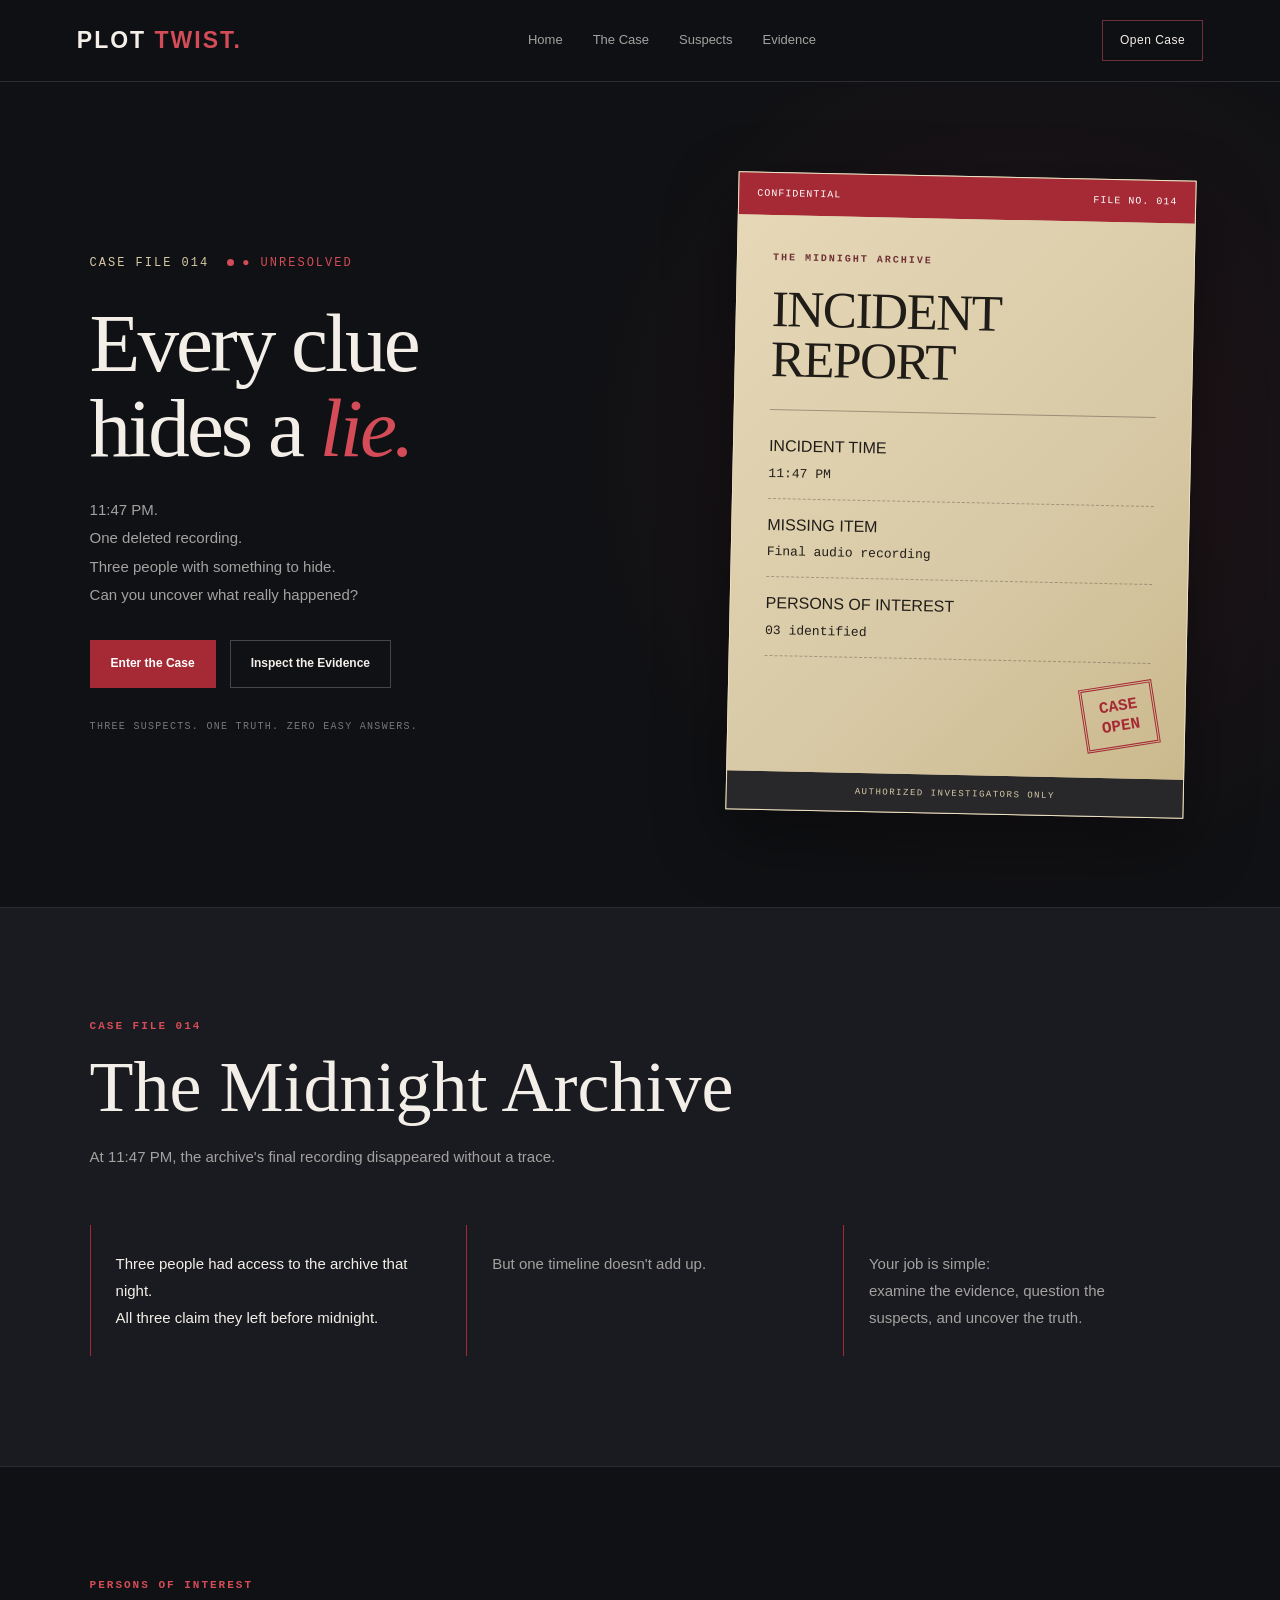
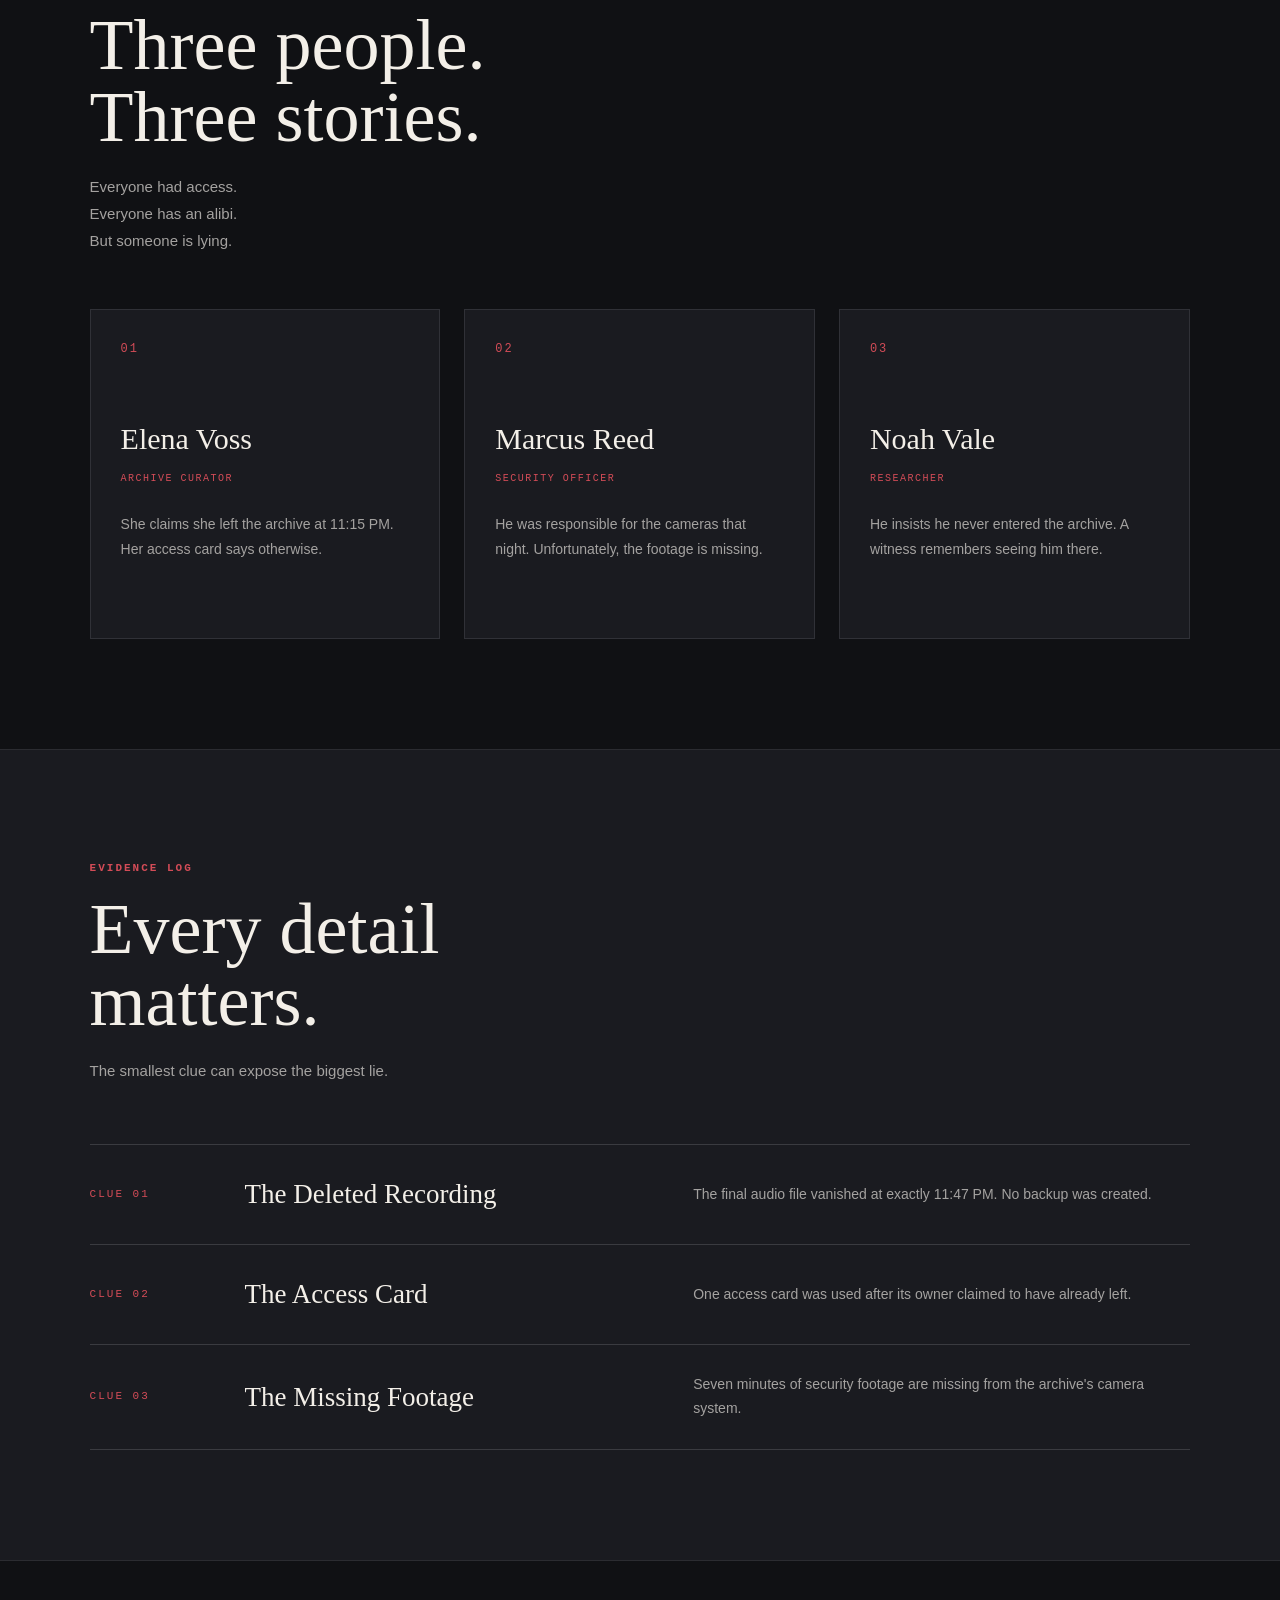
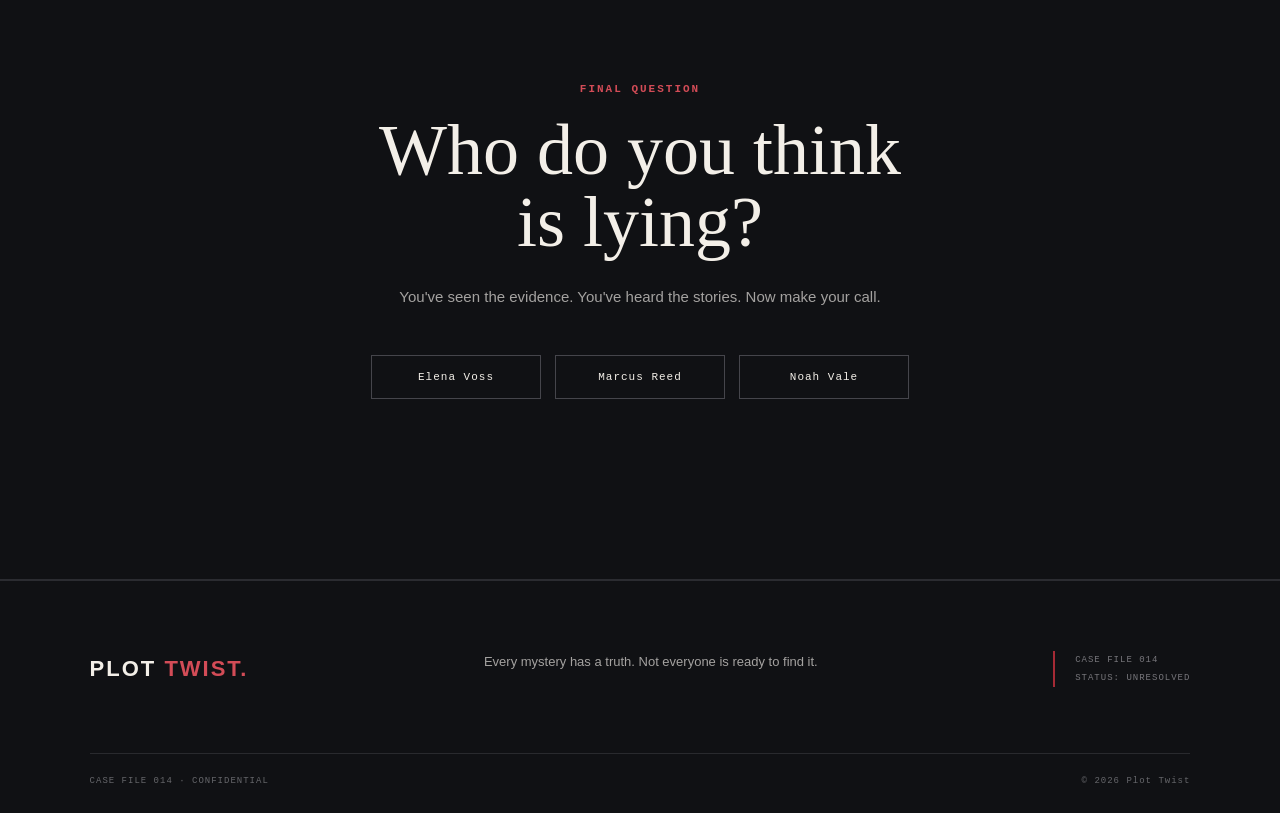
==== WebDev-L1-LandingPage/index.html @ 1f21dccf "Add Plot Twist landing page" ====
<!DOCTYPE html>
<html lang="en">
<head>
    <meta charset="UTF-8">
    <meta name="viewport" content="width=device-width, initial-scale=1.0">
    <meta name="description"
          content="Enter the mystery. Examine the suspects. Discover the truth.">
    <title>Plot Twist | Enter the Mystery</title>
    <link rel="stylesheet" href="style.css">
</head>
<body>
    <!-- Navigation Bar -->
    <header class="site-header">
        <a href="#home" class="brand">
            PLOT <span>TWIST.</span>
        </a>
        <nav class="nav-links" aria-label="Main navigation">
            <a href="#home">Home</a>
            <a href="#case-file">The Case</a>
            <a href="#suspects">Suspects</a>
            <a href="#evidence">Evidence</a>
        </nav>
        <a href="#case-file" class="header-cta">
            Open Case 
        </a>
    </header>
    <!-- Main Hero Section -->
    <main>
        <section class="hero" id="home">
            <div class="hero-content">
                <p class="case-label">
                    CASE FILE 014
                    <span>● UNRESOLVED</span>
                </p>
                <h1>
                    Every clue<br>
                    hides a <span>lie.</span>
                </h1>
                <p class="hero-description">
                    11:47 PM. <br>
                    One deleted recording.<br>
                    Three people with something to hide.<br>
                    Can you uncover what really happened?
                </p>
                <div class="hero-actions">
                    <a href="#case-file" class="primary-button">
                        Enter the Case 
                    </a>
                    <a href="#evidence" class="secondary-button">
                        Inspect the Evidence
                    </a>
                </div>
                <p class="hero-note">
                    THREE SUSPECTS. ONE TRUTH. ZERO EASY ANSWERS.
                </p>
            </div>
            <!-- The visual evidence panel will be styled with CSS -->
            <div class="case-visual" aria-label="Preview of the fictional case file">
                <div class="file-header">
                    <span>CONFIDENTIAL</span>
                    <span>FILE NO. 014</span>
                </div>
                <div class="file-content">
                    <p class="file-overline">THE MIDNIGHT ARCHIVE</p>
                    <h2>INCIDENT<br>REPORT</h2>
                    <div class="file-divider"></div>
                    <p class="file-detail">
                        INCIDENT TIME
                        <strong> 11:47 PM</strong>
                    </p>
                    <p class="file-detail">
                        MISSING ITEM
                        <strong>Final audio recording</strong>
                    </p>
                    <p class="file-detail">
                        PERSONS OF INTEREST
                        <strong>03 identified</strong>
                    </p>
                    <div class="file-stamp">
                        CASE<br>OPEN
                    </div>
                </div>
                <p class="file-footer">
                    AUTHORIZED INVESTIGATORS ONLY
                </p>
            </div>
        </section>
        <section class="case-section" id="case-file">
    <div class="section-heading">
        <p class="section-label">CASE FILE 014</p>
        <h2>The Midnight Archive</h2>
        <p>
            At 11:47 PM, the archive's final recording
            disappeared without a trace.
        </p>
    </div>
    <div class="case-story">
        <p>
            Three people had access to the archive that night.<br>
            All three claim they left before midnight.
        <p>
            But one timeline doesn't add up.
        </p>
        <p>
            Your job is simple:<br>
            examine the evidence, question the suspects,
            and uncover the truth.
        </p>
    </div>
</section>
<section class="suspects-section" id="suspects">
    <div class="section-heading">
        <p class="section-label">PERSONS OF INTEREST</p>
        <h2>Three people.<br>Three stories.</h2>
        <p>
            Everyone had access.<br>
            Everyone has an alibi.<br>But someone is lying.
        </p>
    </div>
    <div class="suspect-grid">
        <article class="suspect-card">
            <p class="suspect-number">01</p>
            <h3>Elena Voss</h3>
            <p class="suspect-role">ARCHIVE CURATOR</p>
            <p>
                She claims she left the archive at 11:15 PM.
                Her access card says otherwise.
            </p>
        </article>
        <article class="suspect-card">
            <p class="suspect-number">02</p>
            <h3>Marcus Reed</h3>
            <p class="suspect-role">SECURITY OFFICER</p>
            <p>
                He was responsible for the cameras that night.
                Unfortunately, the footage is missing.
            </p>
        </article>
        <article class="suspect-card">
            <p class="suspect-number">03</p>
            <h3>Noah Vale</h3>
            <p class="suspect-role">RESEARCHER</p>
            <p>
                He insists he never entered the archive.
                A witness remembers seeing him there.
            </p>
        </article>
    </div>
</section>
<section class="evidence-section" id="evidence">
    <div class="section-heading">
        <p class="section-label">EVIDENCE LOG</p>
        <h2>Every detail<br>matters.</h2>
        <p>
            The smallest clue can expose the biggest lie.
        </p>
    </div>
    <div class="evidence-grid">
        <article class="evidence-card">
            <span class="evidence-number">CLUE 01</span>
            <h3>The Deleted Recording</h3>
            <p>
                The final audio file vanished at exactly 11:47 PM.
                No backup was created.
            </p>
        </article>
        <article class="evidence-card">
            <span class="evidence-number">CLUE 02</span>
            <h3>The Access Card</h3>
            <p>
                One access card was used after its owner
                claimed to have already left.
            </p>
        </article>
        <article class="evidence-card">
            <span class="evidence-number">CLUE 03</span>
            <h3>The Missing Footage</h3>
            <p>
                Seven minutes of security footage are missing from the archive's camera system.
            </p>
        </article>
    </div>
</section>
<section class="guess-section" id="guess">
    <div class="guess-content">
        <p class="section-label">FINAL QUESTION</p>
        <h2>Who do you think<br>is lying?</h2>
        <p>
            You've seen the evidence.
            You've heard the stories.
            Now make your call.
        </p>
        <div class="guess-options">
            <button class="guess-button" data-suspect="Elena Voss">
                Elena Voss
            </button>
            <button class="guess-button" data-suspect="Marcus Reed">
                Marcus Reed
            </button>
            <button class="guess-button" data-suspect="Noah Vale">
                Noah Vale
            </button>
        </div>
        <p class="guess-result" id="guess-result"></p>
    </div>
</section>
    </main>
<footer class="site-footer">
    <div class="footer-brand">
        <p class="brand-name">PLOT <span>TWIST.</span></p>
        <p>
            Every mystery has a truth.
            Not everyone is ready to find it.
        </p>
    </div>
    <div class="footer-bottom">
        <p>CASE FILE 014 · CONFIDENTIAL</p>
        <p>© 2026 Plot Twist</p>
    </div>
</footer>
</body>
</html>
---- WebDev-L1-LandingPage/style.css ----
/* =====================================
   1. GLOBAL STYLES
===================================== */
:root {
    --background: #101114;
    --surface: #1a1b20;
    --red: #a52a35;
    --red-light: #d34c57;
    --paper: #d8c9a6;
    --text: #f3efe8;
    --muted: #a4a2a0;
}
* {
    margin: 0;
    padding: 0;
    box-sizing: border-box;
}
html {
    scroll-behavior: smooth;}
body {
    background: var(--background);
    color: var(--text);
    font-family: Arial, Helvetica, sans-serif;
    line-height: 1.6;}
a {
    color: inherit;
    text-decoration: none;}
/* =====================================
   2. NAVIGATION BAR
===================================== */
.site-header {
    position: sticky;
    top: 0;
    z-index: 100;
    display: flex;
    align-items: center;
    justify-content: space-between;
    gap: 24px;
    padding: 20px clamp(20px, 6vw, 84px);
    background: rgba(16, 17, 20, 0.95);
    border-bottom: 1px solid #2b2c31;
}
.brand {
    font-size: 23px;
    font-weight: 800;
    letter-spacing: 2px;
    white-space: nowrap;}
.brand span {
    color: var(--red-light);}
.nav-links {
    display: flex;
    align-items: center;
    gap: 30px;}
.nav-links a {
    position: relative;
    color: var(--muted);
    font-size: 13px;
    transition: color 0.3s ease;}
.nav-links a::after {
    content: "";
    position: absolute;
    left: 0;
    bottom:-6px;
    width: 0;
    height: 2px;
    background: var(--red-light);
    transition: width 0.3s ease;}
.nav-links a:hover {
    color: var(--text);}
.nav-links a:hover::after {
    width: 100%;}
.header-cta {
    padding: 10px 17px;
    border: 1px solid #6f3037;
    color: var(--text);
    font-size: 12px;
    letter-spacing: 0.5px;
    white-space: nowrap;
    transition: background 0.3s ease;}
.header-cta:hover {
    background: var(--red);}
/* =====================================
   3. HERO SECTION
===================================== */
.hero {
    position: relative;
    isolation: isolate;
    max-width: 1500px;
    min-height: calc(100vh - 75px);
    margin: 0 auto;
    padding: 75px clamp(24px, 7vw, 100px);
    display: grid;
    grid-template-columns: minmax(0, 1.05fr) minmax(0, 0.85fr);
    align-items: center;
    gap: clamp(35px, 6vw, 85px);
    overflow: hidden;}
.hero::before {
    content: "";
    position: absolute;
    inset: 0;
    z-index: -1;
    background:
        radial-gradient(
            circle at 80% 45%,
            rgba(165, 42, 53, 0.13),
            transparent 40%
        );
}
.hero-content {
    max-width: 620px;
}
/* Case number and status */
.case-label {
    display: flex;
    flex-wrap: wrap;
    align-items: center;
    gap: 18px;
    margin-bottom: 28px;
    color: var(--paper);
    font-family: "Courier New", monospace;
    font-size: 12px;
    letter-spacing: 2px;
}
.case-label span {
    color: var(--red-light);
}
.case-label span::before {
    content: "";
    display: inline-block;
    width: 7px;
    height: 7px;
    margin-right: 8px;
    border-radius: 50%;
    background: var(--red-light);
}
/* Main headline */
.hero h1 {
    margin-bottom: 25px;
    font-family: Georgia, "Times New Roman", serif;
    font-size: clamp(54px, 6.5vw, 88px);
    font-weight: normal;
    line-height: 1.02;
    letter-spacing: -3px;
}
.hero h1 span {
    color: var(--red-light);
    font-style: italic;
}
.hero-description {
    max-width: 480px;
    margin-bottom: 30px;
    color: var(--muted);
    font-size: 15px;
    line-height: 1.9;
}
/* Hero buttons */
.hero-actions {
    display: flex;
    flex-wrap: wrap;
    align-items: center;
    gap: 14px;
}
.primary-button,
.secondary-button {
    display: inline-flex;
    justify-content: center;
    align-items: center;
    min-height: 48px;
    padding: 13px 20px;
    font-size: 12px;
    font-weight: bold;
    transition:
        background 0.3s ease,
        border-color 0.3s ease,
        transform 0.3s ease;
}
.primary-button {
    background: var(--red);
    color: white;
    border: 1px solid var(--red);}
.primary-button:hover {
    background: #bf3542;
    border-color: #bf3542;
    transform: translateY(-2px);}
.secondary-button {
    border: 1px solid #45454b;
    color: var(--text);}
.secondary-button:hover {
    border-color: var(--red-light);
    transform: translateY(-2px);}
.hero-note {
    margin-top: 30px;
    color: #77767b;
    font-family: "Courier New", monospace;
    font-size: 10px;
    letter-spacing: 1.3px;
    line-height: 1.8;}
/* =====================================
   4. CLASSIFIED CASE-FILE PANEL
===================================== */
.case-visual {
    position: relative;
    width: 100%;
    max-width: 460px;
    justify-self: center;
    background: var(--paper);
    color: #201d19;
    border: 1px solid #eee2c4;
    box-shadow: 0 25px 70px rgba(0, 0, 0, 0.4);
    transform: rotate(1.2deg);
    transition: transform 0.4s ease;}
.case-visual:hover {
    transform: rotate(0deg) translateY(-4px);}
/* Red strip at the top of the file */
.file-header {
    display: flex;
    justify-content: space-between;
    gap: 12px;
    padding: 13px 18px;
    background: var(--red);
    color: white;
    font-family: "Courier New", monospace;
    font-size: 10px;
    letter-spacing: 1px;
}
/* Paper content */
.file-content {
    position: relative;
    min-height: 425px;
    padding: 35px;
    padding-bottom: 115px;
    background:
        linear-gradient(
            135deg,
            #e6d8b7,
            #d8c9a6 60%,
            #cbb98d
        );
}
.file-overline {
    margin-bottom: 18px;
    color: #6f3037;
    font-family: "Courier New", monospace;
    font-size: 10px;
    font-weight: bold;
    letter-spacing: 2px;
}
.file-content h2 {
    margin-bottom: 25px;
    font-family: Georgia, "Times New Roman", serif;
    font-size: clamp(38px, 4vw, 54px);
    font-weight: normal;
    line-height: 0.98;
    letter-spacing: -1.5px;
}
.file-divider {
    height: 1px;
    margin-bottom: 10px;
    background: rgba(32, 29, 25, 0.35);
}
/* Evidence details */
.file-detail {
    display: flex;
    flex-direction: column;
    gap: 5px;
    padding: 13px 0;
    border-bottom: 1px dashed rgba(32, 29, 25, 0.3);
}
.file-detail > strong {
    font-family: "Courier New", monospace;
    font-size: 13px;
    font-weight: normal;
}
.file-stamp {
    position: absolute;
    right: 28px;
    bottom: 30px;
    padding: 9px 15px;
    border: 3px double var(--red);
    color: var(--red);
    font-family: "Courier New", monospace;
    font-size: 16px;
    font-weight: bold;
    line-height: 1.25;
    text-align: center;
    transform: rotate(-10deg);
}
/* Footer of the paper panel */
.file-footer {
    padding: 12px;
    background: #28282b;
    color: var(--paper);
    font-family: "Courier New", monospace;
    font-size: 9px;
    letter-spacing: 1.5px;
    text-align: center;
}
/* =====================================
   5. RESPONSIVE DESIGN
===================================== */
@media (max-width: 900px) {
    .site-header {
        flex-wrap: wrap;
        gap: 16px;
    }
    .nav-links {
        order: 3;
        width: 100%;
        justify-content: center;
        gap: 24px;
    }
    .hero {
        min-height: auto;
        grid-template-columns: minmax(0, 1fr);
        gap: 55px;
        padding-top: 65px;
        padding-bottom: 75px;
    }
    .hero-content {
        max-width: 650px;
    }
    .hero h1 {
        font-size: clamp(56px, 10vw, 78px);
    }
    .case-visual {
        max-width: 500px;
        width: 100%;
    }
}
@media (max-width: 480px) {
    .site-header {
        padding: 16px 18px;
        gap: 14px;
    }
    .brand {
        font-size: 20px;
    }
    .header-cta {
        padding: 9px 11px;
        font-size: 10px;
    }
    .nav-links {
        justify-content: space-between;
        gap: 10px;
    }
    .nav-links a {
        font-size: 11px;
    }
    .hero {
        padding: 45px 20px 60px;
        gap: 40px;
    }
    .case-label {
        gap: 10px;
        font-size: 10px;
        letter-spacing: 1px;
    }
    .hero h1 {
        font-size: clamp(48px, 13vw, 62px);
        letter-spacing: -2px;
    }
    .hero-description {
        font-size: 14px;
    }
    .hero-actions {
        align-items: stretch;
        flex-direction: column;
    }
    .primary-button,
    .secondary-button {
        width: 100%;
    }
    .file-content {
        min-height: 395px;
        padding: 25px;
        padding-bottom: 105px;
    }
    .file-content h2 {
        font-size: 43px;
    }
    .file-header {
        padding: 12px;
        font-size: 9px;
    }
    .file-stamp {
        right: 20px;
        bottom: 24px;
    }
}
/* =====================================
   4. CASE SECTION
===================================== */

.case-section {
    padding: 110px clamp(24px, 7vw, 100px);

    background: var(--surface);

    border-top: 1px solid #2b2c31;
    border-bottom: 1px solid #2b2c31;
}

.section-heading {
    max-width: 700px;
    margin-bottom: 55px;
}

.section-label {
    margin-bottom: 15px;

    color: var(--red-light);

    font-family: "Courier New", monospace;
    font-size: 11px;
    font-weight: bold;
    letter-spacing: 2px;
}

.section-heading h2 {
    margin-bottom: 20px;

    font-family: Georgia, "Times New Roman", serif;
    font-size: clamp(42px, 6vw, 72px);
    font-weight: normal;
    line-height: 1;
}

.section-heading > p:last-child {
    max-width: 560px;

    color: var(--muted);
    font-size: 15px;
    line-height: 1.8;
}

.case-story {
    display: grid;
    grid-template-columns: repeat(3, 1fr);
    gap: 30px;

    max-width: 1100px;
}

.case-story p {
    padding: 25px;

    border-left: 1px solid var(--red);

    color: var(--muted);
    font-size: 15px;
    line-height: 1.8;
}

.case-story p:first-child {
    color: var(--text);
}
/* =====================================
   5. SUSPECTS SECTION
===================================== */

.suspects-section {
    padding: 110px clamp(24px, 7vw, 100px);

    background: var(--background);

    border-bottom: 1px solid #2b2c31;
}

.suspect-grid {
    display: grid;
    grid-template-columns: repeat(3, 1fr);
    gap: 24px;

    max-width: 1100px;
}

.suspect-card {
    position: relative;

    min-height: 330px;
    padding: 30px;

    background: var(--surface);
    border: 1px solid #303137;

    transition:
        transform 0.3s ease,
        border-color 0.3s ease;
}

.suspect-card:hover {
    transform: translateY(-6px);
    border-color: var(--red);
}

.suspect-number {
    margin-bottom: 55px;

    color: var(--red-light);

    font-family: "Courier New", monospace;
    font-size: 12px;
    letter-spacing: 2px;
}

.suspect-card h3 {
    margin-bottom: 8px;

    font-family: Georgia, "Times New Roman", serif;
    font-size: 30px;
    font-weight: normal;
}

.suspect-role {
    margin-bottom: 25px;

    color: var(--red-light);

    font-family: "Courier New", monospace;
    font-size: 10px;
    letter-spacing: 1.5px;
}

.suspect-card > p:last-child {
    color: var(--muted);
    font-size: 14px;
    line-height: 1.8;
}
/* =====================================
   6. EVIDENCE SECTION
===================================== */

.evidence-section {
    padding: 110px clamp(24px, 7vw, 100px);

    background: var(--surface);

    border-bottom: 1px solid #2b2c31;
}

.evidence-grid {
    max-width: 1100px;
    margin-top: 60px;
}

.evidence-card {
    display: grid;
    grid-template-columns: 120px 1fr 1.2fr;
    align-items: center;
    gap: 35px;

    padding: 28px 0;

    border-top: 1px solid #3a3b40;
}

.evidence-card:last-child {
    border-bottom: 1px solid #3a3b40;
}

.evidence-card:hover {
    padding-left: 15px;
    border-color: var(--red);
    transition: all 0.3s ease;
}

.evidence-number {
    color: var(--red-light);

    font-family: "Courier New", monospace;
    font-size: 11px;
    letter-spacing: 2px;
}

.evidence-card h3 {
    font-family: Georgia, "Times New Roman", serif;
    font-size: 27px;
    font-weight: normal;
}

.evidence-card p {
    color: var(--muted);
    font-size: 14px;
    line-height: 1.7;
}
/* =====================================
   7. FOOTER
===================================== */

.site-footer {
    padding: 70px clamp(24px, 7vw, 100px) 25px;

    background: var(--background);

    border-top: 1px solid #2b2c31;
}

.footer-brand {
    display: flex;
    justify-content: space-between;
    align-items: flex-start;
    gap: 40px;

    padding-bottom: 55px;
}

.brand-name {
    margin-bottom: 12px;

    font-size: 22px;
    font-weight: bold;
    letter-spacing: 2px;
}

.brand-name span {
    color: var(--red-light);
}

.footer-brand > p:last-child {
    max-width: 400px;

    color: var(--muted);
    font-size: 13px;
    line-height: 1.7;
}

.footer-brand::after {
    content: "CASE FILE 014\A STATUS: UNRESOLVED";

    white-space: pre;

    padding-left: 20px;

    border-left: 2px solid var(--red);

    color: #77767b;

    font-family: "Courier New", monospace;
    font-size: 9px;
    line-height: 2;
    letter-spacing: 1px;
}

.footer-bottom {
    display: flex;
    justify-content: space-between;
    gap: 20px;

    padding-top: 20px;

    border-top: 1px solid #292a2e;

    color: #66676b;

    font-family: "Courier New", monospace;
    font-size: 9px;
    letter-spacing: 1px;
}
/* =====================================
   8. RESPONSIVE SECTIONS
===================================== */

@media (max-width: 900px) {

    /* CASE */

    .case-story {
        grid-template-columns: 1fr;
        gap: 0;
    }

    .case-story p {
        border-left: none;
        border-top: 1px solid var(--red);
    }

    .case-story p:last-child {
        border-bottom: 1px solid var(--red);
    }

    /* SUSPECTS */

    .suspect-grid {
        grid-template-columns: 1fr;
    }

    .suspect-card {
        min-height: auto;
    }

    /* EVIDENCE */

    .evidence-card {
        grid-template-columns: 90px 1fr;
        gap: 20px;
    }
    .evidence-card p {
        grid-column: 2;
    }
    /* FOOTER */
    .footer-brand {
        flex-direction: column;
    }

}
/* =====================================
   9. GUESS SECTION
===================================== */

.guess-section {
    padding: 120px clamp(24px, 7vw, 100px);

    background: var(--background);

    border-bottom: 1px solid #2b2c31;
}

.guess-content {
    max-width: 850px;
    margin: 0 auto;

    text-align: center;
}

.guess-content h2 {
    margin-bottom: 25px;

    font-family: Georgia, "Times New Roman", serif;
    font-size: clamp(45px, 6vw, 72px);
    font-weight: normal;
    line-height: 1;
}

.guess-content > p:not(.section-label):not(.guess-result) {
    max-width: 500px;
    margin: 0 auto 45px;

    color: var(--muted);
    font-size: 15px;
    line-height: 1.8;
}

.guess-options {
    display: flex;
    justify-content: center;
    flex-wrap: wrap;
    gap: 14px;
}

.guess-button {
    min-width: 170px;
    padding: 15px 22px;

    background: transparent;
    border: 1px solid #45454b;

    color: var(--text);

    font-family: "Courier New", monospace;
    font-size: 11px;
    letter-spacing: 1px;

    cursor: pointer;

    transition:
        background 0.3s ease,
        border-color 0.3s ease,
        transform 0.3s ease;
}

.guess-button:hover {
    background: var(--red);
    border-color: var(--red);
    transform: translateY(-3px);
}

.guess-result {
    min-height: 25px;
    margin-top: 35px;

    color: var(--red-light);

    font-family: "Courier New", monospace;
    font-size: 12px;
    letter-spacing: 1px;
}
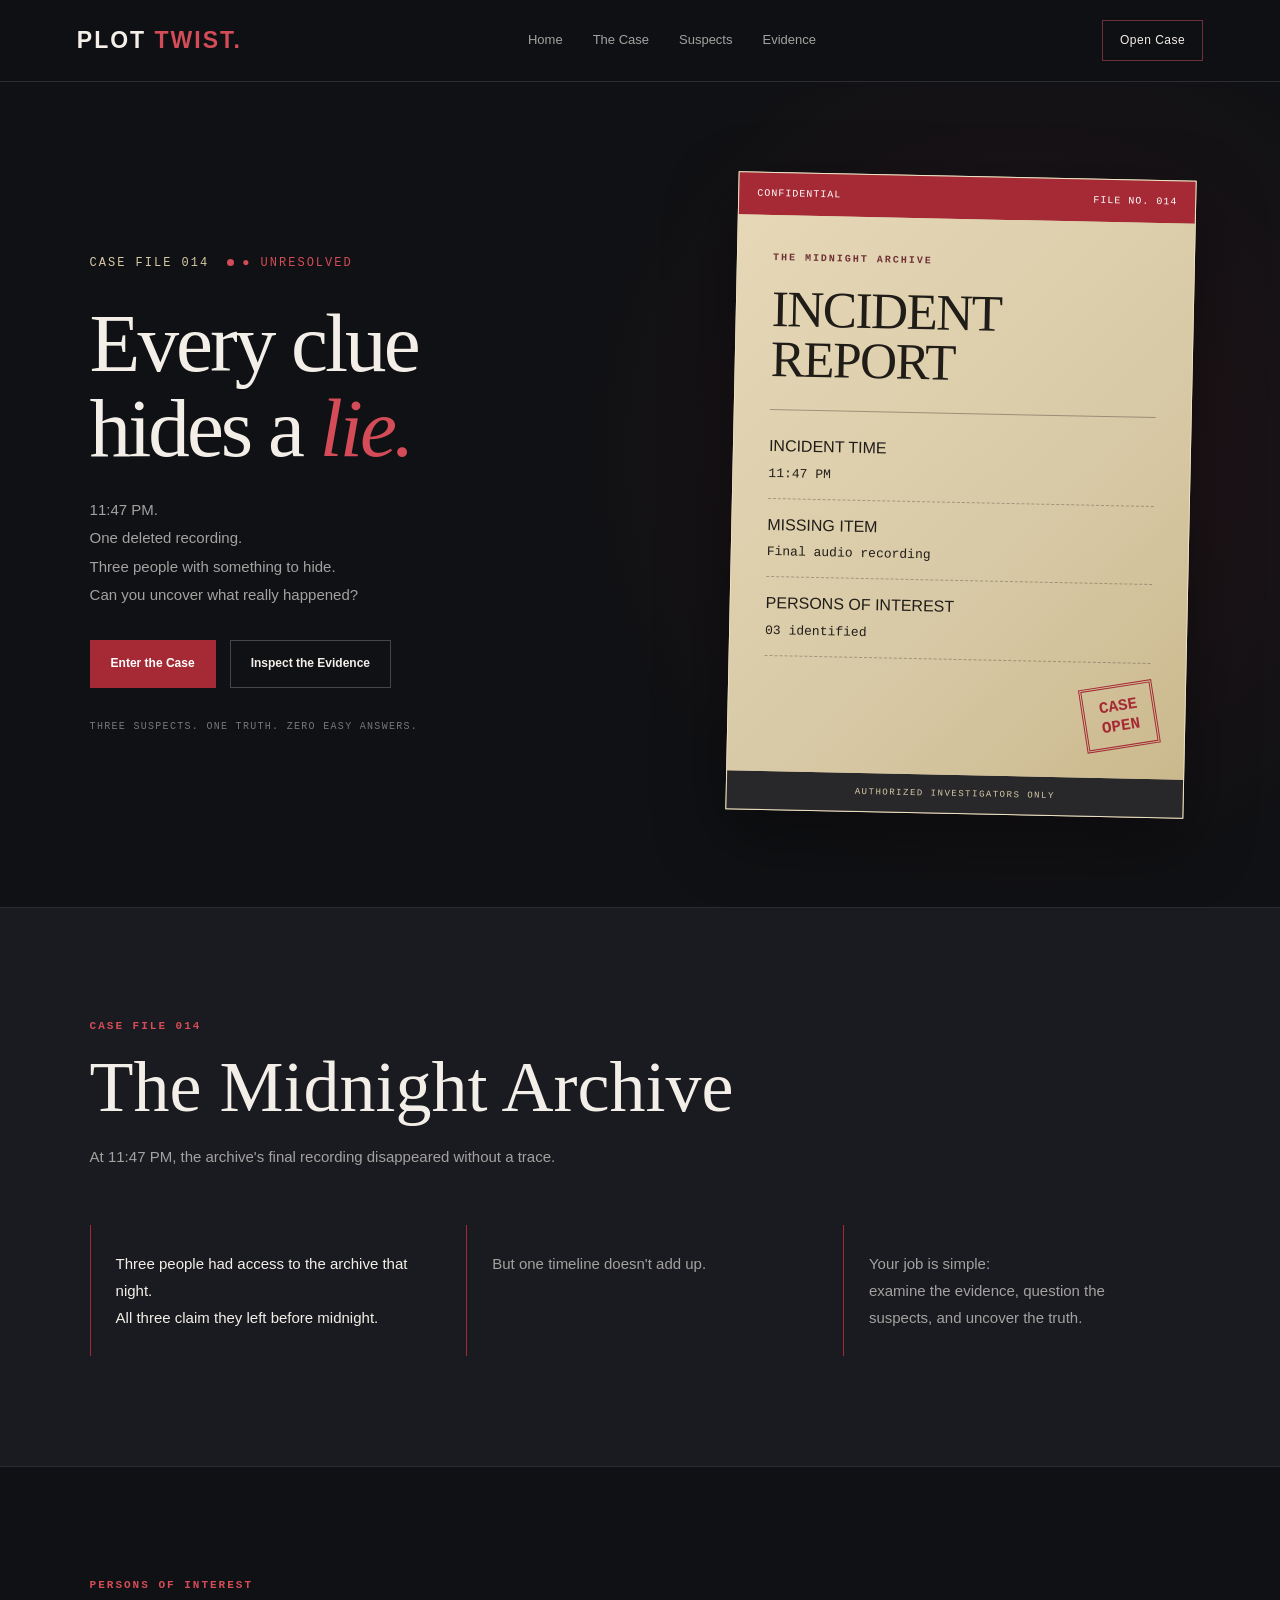
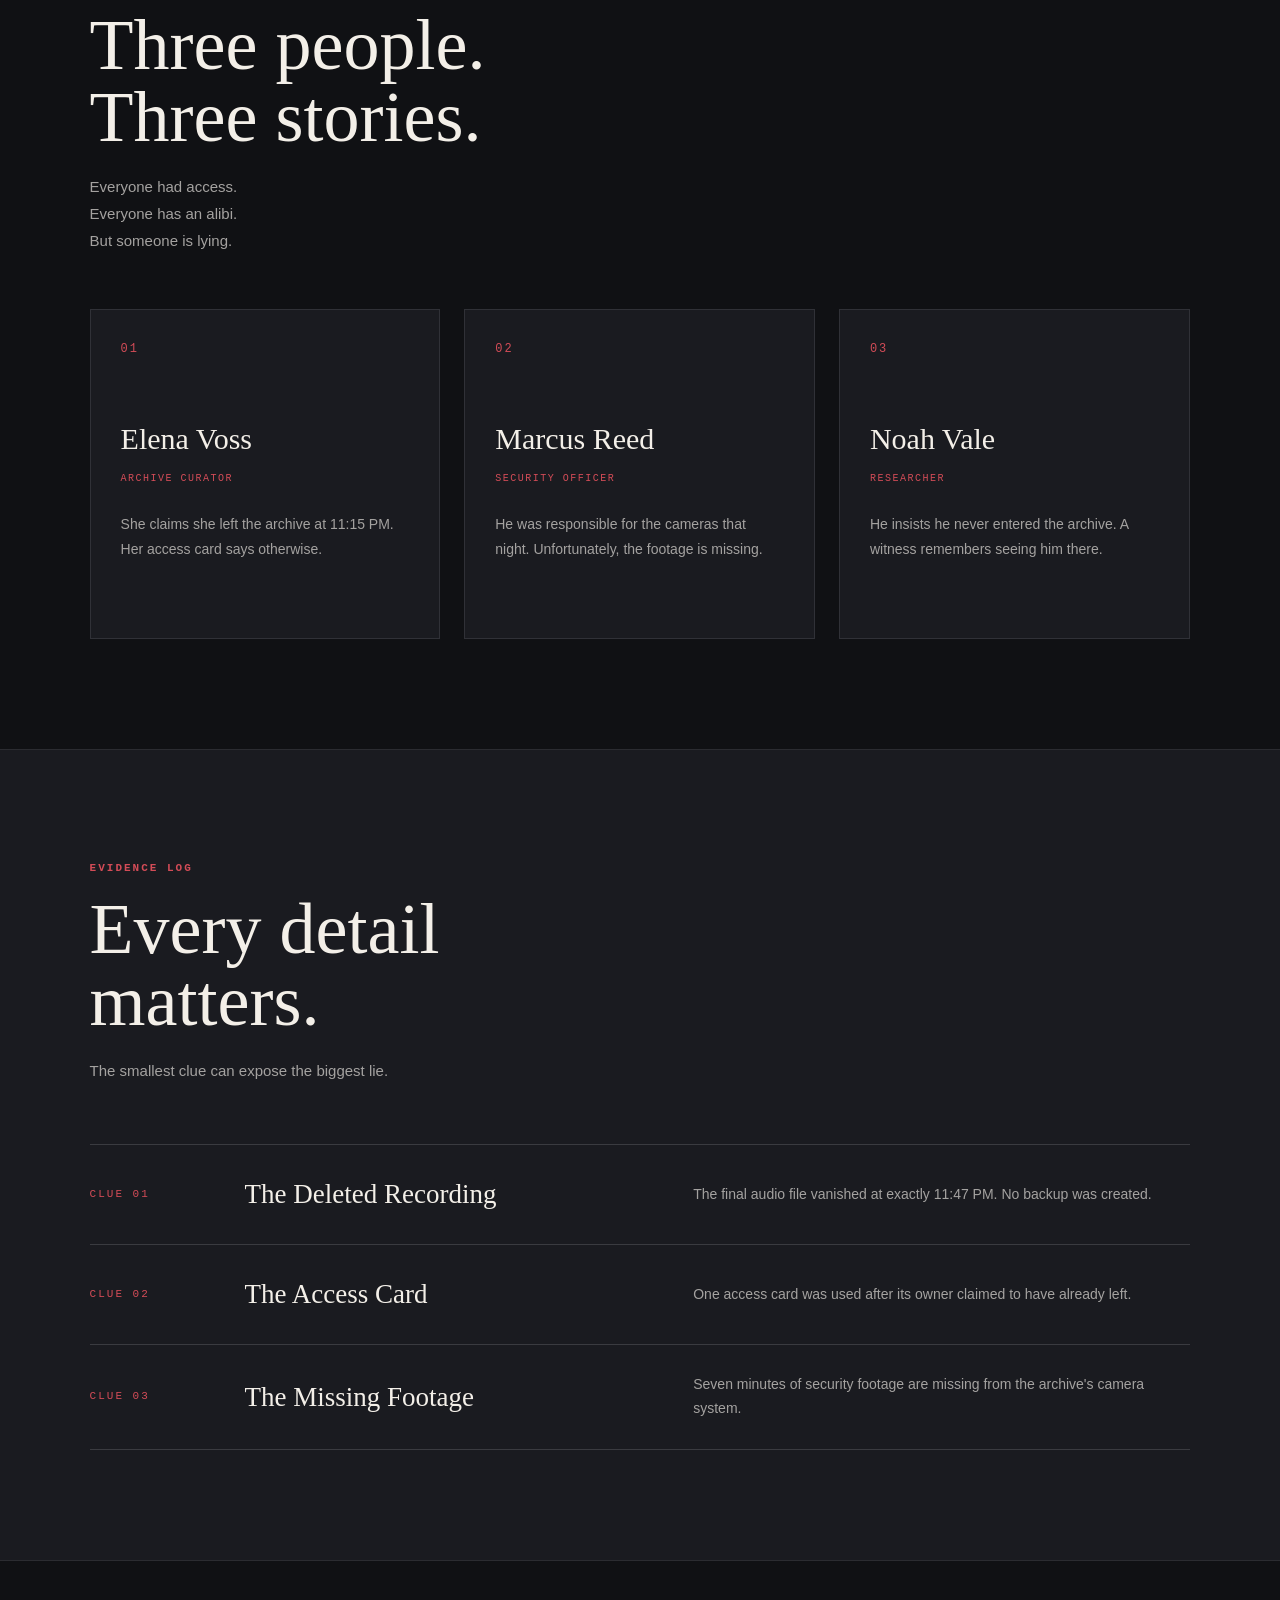
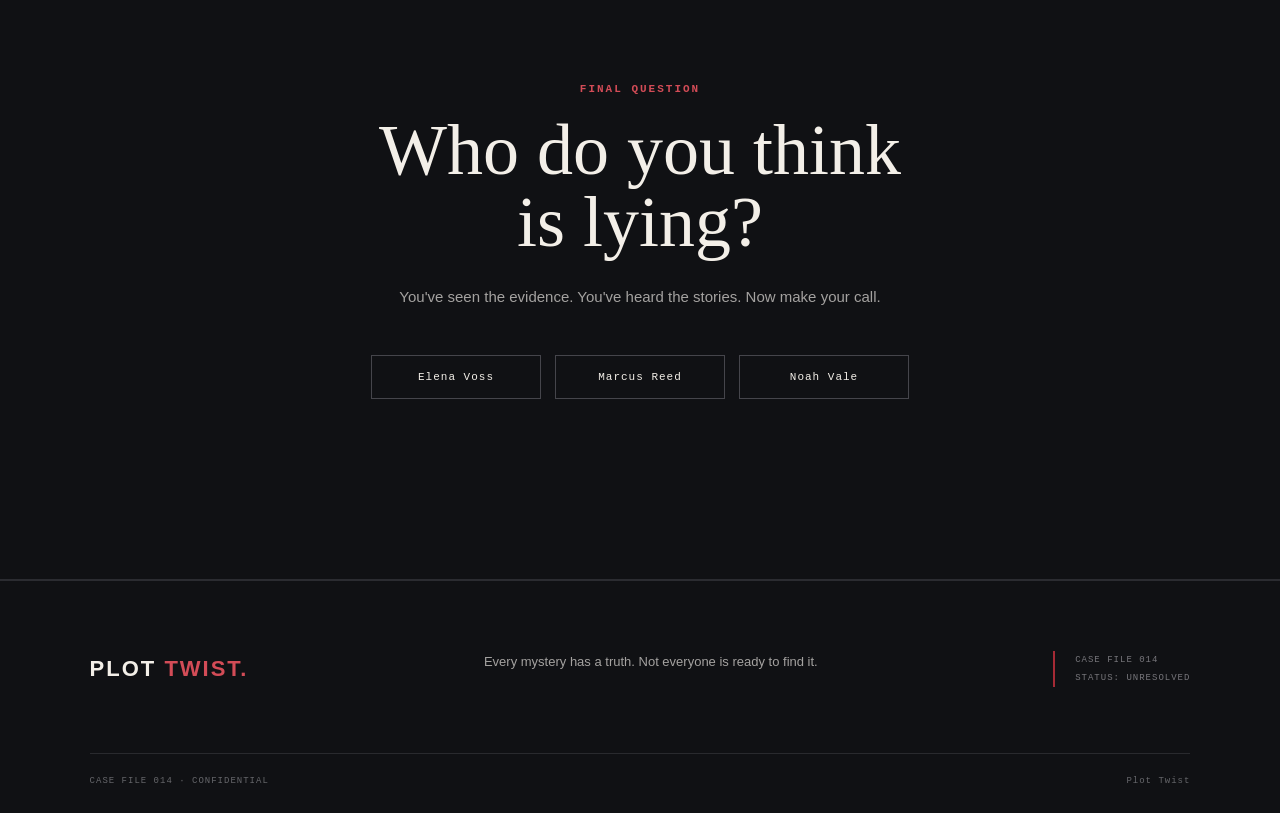
==== commit 4fdc6845: "Update index.html" ====
--- a/WebDev-L1-LandingPage/index.html
+++ b/WebDev-L1-LandingPage/index.html
@@ -1,222 +1,222 @@
-<!DOCTYPE html>
-<html lang="en">
-<head>
-    <meta charset="UTF-8">
-    <meta name="viewport" content="width=device-width, initial-scale=1.0">
-    <meta name="description"
-          content="Enter the mystery. Examine the suspects. Discover the truth.">
-    <title>Plot Twist | Enter the Mystery</title>
-    <link rel="stylesheet" href="style.css">
-</head>
-<body>
-    <!-- Navigation Bar -->
-    <header class="site-header">
-        <a href="#home" class="brand">
-            PLOT <span>TWIST.</span>
-        </a>
-        <nav class="nav-links" aria-label="Main navigation">
-            <a href="#home">Home</a>
-            <a href="#case-file">The Case</a>
-            <a href="#suspects">Suspects</a>
-            <a href="#evidence">Evidence</a>
-        </nav>
-        <a href="#case-file" class="header-cta">
-            Open Case 
-        </a>
-    </header>
-    <!-- Main Hero Section -->
-    <main>
-        <section class="hero" id="home">
-            <div class="hero-content">
-                <p class="case-label">
-                    CASE FILE 014
-                    <span>● UNRESOLVED</span>
-                </p>
-                <h1>
-                    Every clue<br>
-                    hides a <span>lie.</span>
-                </h1>
-                <p class="hero-description">
-                    11:47 PM. <br>
-                    One deleted recording.<br>
-                    Three people with something to hide.<br>
-                    Can you uncover what really happened?
-                </p>
-                <div class="hero-actions">
-                    <a href="#case-file" class="primary-button">
-                        Enter the Case 
-                    </a>
-                    <a href="#evidence" class="secondary-button">
-                        Inspect the Evidence
-                    </a>
-                </div>
-                <p class="hero-note">
-                    THREE SUSPECTS. ONE TRUTH. ZERO EASY ANSWERS.
-                </p>
-            </div>
-            <!-- The visual evidence panel will be styled with CSS -->
-            <div class="case-visual" aria-label="Preview of the fictional case file">
-                <div class="file-header">
-                    <span>CONFIDENTIAL</span>
-                    <span>FILE NO. 014</span>
-                </div>
-                <div class="file-content">
-                    <p class="file-overline">THE MIDNIGHT ARCHIVE</p>
-                    <h2>INCIDENT<br>REPORT</h2>
-                    <div class="file-divider"></div>
-                    <p class="file-detail">
-                        INCIDENT TIME
-                        <strong> 11:47 PM</strong>
-                    </p>
-                    <p class="file-detail">
-                        MISSING ITEM
-                        <strong>Final audio recording</strong>
-                    </p>
-                    <p class="file-detail">
-                        PERSONS OF INTEREST
-                        <strong>03 identified</strong>
-                    </p>
-                    <div class="file-stamp">
-                        CASE<br>OPEN
-                    </div>
-                </div>
-                <p class="file-footer">
-                    AUTHORIZED INVESTIGATORS ONLY
-                </p>
-            </div>
-        </section>
-        <section class="case-section" id="case-file">
-    <div class="section-heading">
-        <p class="section-label">CASE FILE 014</p>
-        <h2>The Midnight Archive</h2>
-        <p>
-            At 11:47 PM, the archive's final recording
-            disappeared without a trace.
-        </p>
-    </div>
-    <div class="case-story">
-        <p>
-            Three people had access to the archive that night.<br>
-            All three claim they left before midnight.
-        <p>
-            But one timeline doesn't add up.
-        </p>
-        <p>
-            Your job is simple:<br>
-            examine the evidence, question the suspects,
-            and uncover the truth.
-        </p>
-    </div>
-</section>
-<section class="suspects-section" id="suspects">
-    <div class="section-heading">
-        <p class="section-label">PERSONS OF INTEREST</p>
-        <h2>Three people.<br>Three stories.</h2>
-        <p>
-            Everyone had access.<br>
-            Everyone has an alibi.<br>But someone is lying.
-        </p>
-    </div>
-    <div class="suspect-grid">
-        <article class="suspect-card">
-            <p class="suspect-number">01</p>
-            <h3>Elena Voss</h3>
-            <p class="suspect-role">ARCHIVE CURATOR</p>
-            <p>
-                She claims she left the archive at 11:15 PM.
-                Her access card says otherwise.
-            </p>
-        </article>
-        <article class="suspect-card">
-            <p class="suspect-number">02</p>
-            <h3>Marcus Reed</h3>
-            <p class="suspect-role">SECURITY OFFICER</p>
-            <p>
-                He was responsible for the cameras that night.
-                Unfortunately, the footage is missing.
-            </p>
-        </article>
-        <article class="suspect-card">
-            <p class="suspect-number">03</p>
-            <h3>Noah Vale</h3>
-            <p class="suspect-role">RESEARCHER</p>
-            <p>
-                He insists he never entered the archive.
-                A witness remembers seeing him there.
-            </p>
-        </article>
-    </div>
-</section>
-<section class="evidence-section" id="evidence">
-    <div class="section-heading">
-        <p class="section-label">EVIDENCE LOG</p>
-        <h2>Every detail<br>matters.</h2>
-        <p>
-            The smallest clue can expose the biggest lie.
-        </p>
-    </div>
-    <div class="evidence-grid">
-        <article class="evidence-card">
-            <span class="evidence-number">CLUE 01</span>
-            <h3>The Deleted Recording</h3>
-            <p>
-                The final audio file vanished at exactly 11:47 PM.
-                No backup was created.
-            </p>
-        </article>
-        <article class="evidence-card">
-            <span class="evidence-number">CLUE 02</span>
-            <h3>The Access Card</h3>
-            <p>
-                One access card was used after its owner
-                claimed to have already left.
-            </p>
-        </article>
-        <article class="evidence-card">
-            <span class="evidence-number">CLUE 03</span>
-            <h3>The Missing Footage</h3>
-            <p>
-                Seven minutes of security footage are missing from the archive's camera system.
-            </p>
-        </article>
-    </div>
-</section>
-<section class="guess-section" id="guess">
-    <div class="guess-content">
-        <p class="section-label">FINAL QUESTION</p>
-        <h2>Who do you think<br>is lying?</h2>
-        <p>
-            You've seen the evidence.
-            You've heard the stories.
-            Now make your call.
-        </p>
-        <div class="guess-options">
-            <button class="guess-button" data-suspect="Elena Voss">
-                Elena Voss
-            </button>
-            <button class="guess-button" data-suspect="Marcus Reed">
-                Marcus Reed
-            </button>
-            <button class="guess-button" data-suspect="Noah Vale">
-                Noah Vale
-            </button>
-        </div>
-        <p class="guess-result" id="guess-result"></p>
-    </div>
-</section>
-    </main>
-<footer class="site-footer">
-    <div class="footer-brand">
-        <p class="brand-name">PLOT <span>TWIST.</span></p>
-        <p>
-            Every mystery has a truth.
-            Not everyone is ready to find it.
-        </p>
-    </div>
-    <div class="footer-bottom">
-        <p>CASE FILE 014 · CONFIDENTIAL</p>
-        <p>© 2026 Plot Twist</p>
-    </div>
-</footer>
-</body>
-</html>
+<!DOCTYPE html>
+<html lang="en">
+<head>
+    <meta charset="UTF-8">
+    <meta name="viewport" content="width=device-width, initial-scale=1.0">
+    <meta name="description"
+          content="Enter the mystery. Examine the suspects. Discover the truth.">
+    <title>Plot Twist | Enter the Mystery</title>
+    <link rel="stylesheet" href="style.css">
+</head>
+<body>
+    <!-- Navigation Bar -->
+    <header class="site-header">
+        <a href="#home" class="brand">
+            PLOT <span>TWIST.</span>
+        </a>
+        <nav class="nav-links" aria-label="Main navigation">
+            <a href="#home">Home</a>
+            <a href="#case-file">The Case</a>
+            <a href="#suspects">Suspects</a>
+            <a href="#evidence">Evidence</a>
+        </nav>
+        <a href="#case-file" class="header-cta">
+            Open Case 
+        </a>
+    </header>
+    <!-- Main Hero Section -->
+    <main>
+        <section class="hero" id="home">
+            <div class="hero-content">
+                <p class="case-label">
+                    CASE FILE 014
+                    <span>● UNRESOLVED</span>
+                </p>
+                <h1>
+                    Every clue<br>
+                    hides a <span>lie.</span>
+                </h1>
+                <p class="hero-description">
+                    11:47 PM. <br>
+                    One deleted recording.<br>
+                    Three people with something to hide.<br>
+                    Can you uncover what really happened?
+                </p>
+                <div class="hero-actions">
+                    <a href="#case-file" class="primary-button">
+                        Enter the Case 
+                    </a>
+                    <a href="#evidence" class="secondary-button">
+                        Inspect the Evidence
+                    </a>
+                </div>
+                <p class="hero-note">
+                    THREE SUSPECTS. ONE TRUTH. ZERO EASY ANSWERS.
+                </p>
+            </div>
+            <!-- The visual evidence panel will be styled with CSS -->
+            <div class="case-visual" aria-label="Preview of the fictional case file">
+                <div class="file-header">
+                    <span>CONFIDENTIAL</span>
+                    <span>FILE NO. 014</span>
+                </div>
+                <div class="file-content">
+                    <p class="file-overline">THE MIDNIGHT ARCHIVE</p>
+                    <h2>INCIDENT<br>REPORT</h2>
+                    <div class="file-divider"></div>
+                    <p class="file-detail">
+                        INCIDENT TIME
+                        <strong> 11:47 PM</strong>
+                    </p>
+                    <p class="file-detail">
+                        MISSING ITEM
+                        <strong>Final audio recording</strong>
+                    </p>
+                    <p class="file-detail">
+                        PERSONS OF INTEREST
+                        <strong>03 identified</strong>
+                    </p>
+                    <div class="file-stamp">
+                        CASE<br>OPEN
+                    </div>
+                </div>
+                <p class="file-footer">
+                    AUTHORIZED INVESTIGATORS ONLY
+                </p>
+            </div>
+        </section>
+        <section class="case-section" id="case-file">
+    <div class="section-heading">
+        <p class="section-label">CASE FILE 014</p>
+        <h2>The Midnight Archive</h2>
+        <p>
+            At 11:47 PM, the archive's final recording
+            disappeared without a trace.
+        </p>
+    </div>
+    <div class="case-story">
+        <p>
+            Three people had access to the archive that night.<br>
+            All three claim they left before midnight.
+        <p>
+            But one timeline doesn't add up.
+        </p>
+        <p>
+            Your job is simple:<br>
+            examine the evidence, question the suspects,
+            and uncover the truth.
+        </p>
+    </div>
+</section>
+<section class="suspects-section" id="suspects">
+    <div class="section-heading">
+        <p class="section-label">PERSONS OF INTEREST</p>
+        <h2>Three people.<br>Three stories.</h2>
+        <p>
+            Everyone had access.<br>
+            Everyone has an alibi.<br>But someone is lying.
+        </p>
+    </div>
+    <div class="suspect-grid">
+        <article class="suspect-card">
+            <p class="suspect-number">01</p>
+            <h3>Elena Voss</h3>
+            <p class="suspect-role">ARCHIVE CURATOR</p>
+            <p>
+                She claims she left the archive at 11:15 PM.
+                Her access card says otherwise.
+            </p>
+        </article>
+        <article class="suspect-card">
+            <p class="suspect-number">02</p>
+            <h3>Marcus Reed</h3>
+            <p class="suspect-role">SECURITY OFFICER</p>
+            <p>
+                He was responsible for the cameras that night.
+                Unfortunately, the footage is missing.
+            </p>
+        </article>
+        <article class="suspect-card">
+            <p class="suspect-number">03</p>
+            <h3>Noah Vale</h3>
+            <p class="suspect-role">RESEARCHER</p>
+            <p>
+                He insists he never entered the archive.
+                A witness remembers seeing him there.
+            </p>
+        </article>
+    </div>
+</section>
+<section class="evidence-section" id="evidence">
+    <div class="section-heading">
+        <p class="section-label">EVIDENCE LOG</p>
+        <h2>Every detail<br>matters.</h2>
+        <p>
+            The smallest clue can expose the biggest lie.
+        </p>
+    </div>
+    <div class="evidence-grid">
+        <article class="evidence-card">
+            <span class="evidence-number">CLUE 01</span>
+            <h3>The Deleted Recording</h3>
+            <p>
+                The final audio file vanished at exactly 11:47 PM.
+                No backup was created.
+            </p>
+        </article>
+        <article class="evidence-card">
+            <span class="evidence-number">CLUE 02</span>
+            <h3>The Access Card</h3>
+            <p>
+                One access card was used after its owner
+                claimed to have already left.
+            </p>
+        </article>
+        <article class="evidence-card">
+            <span class="evidence-number">CLUE 03</span>
+            <h3>The Missing Footage</h3>
+            <p>
+                Seven minutes of security footage are missing from the archive's camera system.
+            </p>
+        </article>
+    </div>
+</section>
+<section class="guess-section" id="guess">
+    <div class="guess-content">
+        <p class="section-label">FINAL QUESTION</p>
+        <h2>Who do you think<br>is lying?</h2>
+        <p>
+            You've seen the evidence.
+            You've heard the stories.
+            Now make your call.
+        </p>
+        <div class="guess-options">
+            <button class="guess-button" data-suspect="Elena Voss">
+                Elena Voss
+            </button>
+            <button class="guess-button" data-suspect="Marcus Reed">
+                Marcus Reed
+            </button>
+            <button class="guess-button" data-suspect="Noah Vale">
+                Noah Vale
+            </button>
+        </div>
+        <p class="guess-result" id="guess-result"></p>
+    </div>
+</section>
+    </main>
+<footer class="site-footer">
+    <div class="footer-brand">
+        <p class="brand-name">PLOT <span>TWIST.</span></p>
+        <p>
+            Every mystery has a truth.
+            Not everyone is ready to find it.
+        </p>
+    </div>
+    <div class="footer-bottom">
+        <p>CASE FILE 014 · CONFIDENTIAL</p>
+        <p> Plot Twist</p>
+    </div>
+</footer>
+</body>
+</html>
--- a/WebDev-L1-LandingPage/style.css
+++ b/WebDev-L1-LandingPage/style.css
@@ -1,787 +1,787 @@
-
-/* =====================================
-   1. GLOBAL STYLES
-===================================== */
-:root {
-    --background: #101114;
-    --surface: #1a1b20;
-    --red: #a52a35;
-    --red-light: #d34c57;
-    --paper: #d8c9a6;
-    --text: #f3efe8;
-    --muted: #a4a2a0;
-}
-* {
-    margin: 0;
-    padding: 0;
-    box-sizing: border-box;
-}
-html {
-    scroll-behavior: smooth;}
-body {
-    background: var(--background);
-    color: var(--text);
-    font-family: Arial, Helvetica, sans-serif;
-    line-height: 1.6;}
-a {
-    color: inherit;
-    text-decoration: none;}
-/* =====================================
-   2. NAVIGATION BAR
-===================================== */
-.site-header {
-    position: sticky;
-    top: 0;
-    z-index: 100;
-    display: flex;
-    align-items: center;
-    justify-content: space-between;
-    gap: 24px;
-    padding: 20px clamp(20px, 6vw, 84px);
-    background: rgba(16, 17, 20, 0.95);
-    border-bottom: 1px solid #2b2c31;
-}
-.brand {
-    font-size: 23px;
-    font-weight: 800;
-    letter-spacing: 2px;
-    white-space: nowrap;}
-.brand span {
-    color: var(--red-light);}
-.nav-links {
-    display: flex;
-    align-items: center;
-    gap: 30px;}
-.nav-links a {
-    position: relative;
-    color: var(--muted);
-    font-size: 13px;
-    transition: color 0.3s ease;}
-.nav-links a::after {
-    content: "";
-    position: absolute;
-    left: 0;
-    bottom:-6px;
-    width: 0;
-    height: 2px;
-    background: var(--red-light);
-    transition: width 0.3s ease;}
-.nav-links a:hover {
-    color: var(--text);}
-.nav-links a:hover::after {
-    width: 100%;}
-.header-cta {
-    padding: 10px 17px;
-    border: 1px solid #6f3037;
-    color: var(--text);
-    font-size: 12px;
-    letter-spacing: 0.5px;
-    white-space: nowrap;
-    transition: background 0.3s ease;}
-.header-cta:hover {
-    background: var(--red);}
-/* =====================================
-   3. HERO SECTION
-===================================== */
-.hero {
-    position: relative;
-    isolation: isolate;
-    max-width: 1500px;
-    min-height: calc(100vh - 75px);
-    margin: 0 auto;
-    padding: 75px clamp(24px, 7vw, 100px);
-    display: grid;
-    grid-template-columns: minmax(0, 1.05fr) minmax(0, 0.85fr);
-    align-items: center;
-    gap: clamp(35px, 6vw, 85px);
-    overflow: hidden;}
-.hero::before {
-    content: "";
-    position: absolute;
-    inset: 0;
-    z-index: -1;
-    background:
-        radial-gradient(
-            circle at 80% 45%,
-            rgba(165, 42, 53, 0.13),
-            transparent 40%
-        );
-}
-.hero-content {
-    max-width: 620px;
-}
-/* Case number and status */
-.case-label {
-    display: flex;
-    flex-wrap: wrap;
-    align-items: center;
-    gap: 18px;
-    margin-bottom: 28px;
-    color: var(--paper);
-    font-family: "Courier New", monospace;
-    font-size: 12px;
-    letter-spacing: 2px;
-}
-.case-label span {
-    color: var(--red-light);
-}
-.case-label span::before {
-    content: "";
-    display: inline-block;
-    width: 7px;
-    height: 7px;
-    margin-right: 8px;
-    border-radius: 50%;
-    background: var(--red-light);
-}
-/* Main headline */
-.hero h1 {
-    margin-bottom: 25px;
-    font-family: Georgia, "Times New Roman", serif;
-    font-size: clamp(54px, 6.5vw, 88px);
-    font-weight: normal;
-    line-height: 1.02;
-    letter-spacing: -3px;
-}
-.hero h1 span {
-    color: var(--red-light);
-    font-style: italic;
-}
-.hero-description {
-    max-width: 480px;
-    margin-bottom: 30px;
-    color: var(--muted);
-    font-size: 15px;
-    line-height: 1.9;
-}
-/* Hero buttons */
-.hero-actions {
-    display: flex;
-    flex-wrap: wrap;
-    align-items: center;
-    gap: 14px;
-}
-.primary-button,
-.secondary-button {
-    display: inline-flex;
-    justify-content: center;
-    align-items: center;
-    min-height: 48px;
-    padding: 13px 20px;
-    font-size: 12px;
-    font-weight: bold;
-    transition:
-        background 0.3s ease,
-        border-color 0.3s ease,
-        transform 0.3s ease;
-}
-.primary-button {
-    background: var(--red);
-    color: white;
-    border: 1px solid var(--red);}
-.primary-button:hover {
-    background: #bf3542;
-    border-color: #bf3542;
-    transform: translateY(-2px);}
-.secondary-button {
-    border: 1px solid #45454b;
-    color: var(--text);}
-.secondary-button:hover {
-    border-color: var(--red-light);
-    transform: translateY(-2px);}
-.hero-note {
-    margin-top: 30px;
-    color: #77767b;
-    font-family: "Courier New", monospace;
-    font-size: 10px;
-    letter-spacing: 1.3px;
-    line-height: 1.8;}
-/* =====================================
-   4. CLASSIFIED CASE-FILE PANEL
-===================================== */
-.case-visual {
-    position: relative;
-    width: 100%;
-    max-width: 460px;
-    justify-self: center;
-    background: var(--paper);
-    color: #201d19;
-    border: 1px solid #eee2c4;
-    box-shadow: 0 25px 70px rgba(0, 0, 0, 0.4);
-    transform: rotate(1.2deg);
-    transition: transform 0.4s ease;}
-.case-visual:hover {
-    transform: rotate(0deg) translateY(-4px);}
-/* Red strip at the top of the file */
-.file-header {
-    display: flex;
-    justify-content: space-between;
-    gap: 12px;
-    padding: 13px 18px;
-    background: var(--red);
-    color: white;
-    font-family: "Courier New", monospace;
-    font-size: 10px;
-    letter-spacing: 1px;
-}
-/* Paper content */
-.file-content {
-    position: relative;
-    min-height: 425px;
-    padding: 35px;
-    padding-bottom: 115px;
-    background:
-        linear-gradient(
-            135deg,
-            #e6d8b7,
-            #d8c9a6 60%,
-            #cbb98d
-        );
-}
-.file-overline {
-    margin-bottom: 18px;
-    color: #6f3037;
-    font-family: "Courier New", monospace;
-    font-size: 10px;
-    font-weight: bold;
-    letter-spacing: 2px;
-}
-.file-content h2 {
-    margin-bottom: 25px;
-    font-family: Georgia, "Times New Roman", serif;
-    font-size: clamp(38px, 4vw, 54px);
-    font-weight: normal;
-    line-height: 0.98;
-    letter-spacing: -1.5px;
-}
-.file-divider {
-    height: 1px;
-    margin-bottom: 10px;
-    background: rgba(32, 29, 25, 0.35);
-}
-/* Evidence details */
-.file-detail {
-    display: flex;
-    flex-direction: column;
-    gap: 5px;
-    padding: 13px 0;
-    border-bottom: 1px dashed rgba(32, 29, 25, 0.3);
-}
-.file-detail > strong {
-    font-family: "Courier New", monospace;
-    font-size: 13px;
-    font-weight: normal;
-}
-.file-stamp {
-    position: absolute;
-    right: 28px;
-    bottom: 30px;
-    padding: 9px 15px;
-    border: 3px double var(--red);
-    color: var(--red);
-    font-family: "Courier New", monospace;
-    font-size: 16px;
-    font-weight: bold;
-    line-height: 1.25;
-    text-align: center;
-    transform: rotate(-10deg);
-}
-/* Footer of the paper panel */
-.file-footer {
-    padding: 12px;
-    background: #28282b;
-    color: var(--paper);
-    font-family: "Courier New", monospace;
-    font-size: 9px;
-    letter-spacing: 1.5px;
-    text-align: center;
-}
-/* =====================================
-   5. RESPONSIVE DESIGN
-===================================== */
-@media (max-width: 900px) {
-    .site-header {
-        flex-wrap: wrap;
-        gap: 16px;
-    }
-    .nav-links {
-        order: 3;
-        width: 100%;
-        justify-content: center;
-        gap: 24px;
-    }
-    .hero {
-        min-height: auto;
-        grid-template-columns: minmax(0, 1fr);
-        gap: 55px;
-        padding-top: 65px;
-        padding-bottom: 75px;
-    }
-    .hero-content {
-        max-width: 650px;
-    }
-    .hero h1 {
-        font-size: clamp(56px, 10vw, 78px);
-    }
-    .case-visual {
-        max-width: 500px;
-        width: 100%;
-    }
-}
-@media (max-width: 480px) {
-    .site-header {
-        padding: 16px 18px;
-        gap: 14px;
-    }
-    .brand {
-        font-size: 20px;
-    }
-    .header-cta {
-        padding: 9px 11px;
-        font-size: 10px;
-    }
-    .nav-links {
-        justify-content: space-between;
-        gap: 10px;
-    }
-    .nav-links a {
-        font-size: 11px;
-    }
-    .hero {
-        padding: 45px 20px 60px;
-        gap: 40px;
-    }
-    .case-label {
-        gap: 10px;
-        font-size: 10px;
-        letter-spacing: 1px;
-    }
-    .hero h1 {
-        font-size: clamp(48px, 13vw, 62px);
-        letter-spacing: -2px;
-    }
-    .hero-description {
-        font-size: 14px;
-    }
-    .hero-actions {
-        align-items: stretch;
-        flex-direction: column;
-    }
-    .primary-button,
-    .secondary-button {
-        width: 100%;
-    }
-    .file-content {
-        min-height: 395px;
-        padding: 25px;
-        padding-bottom: 105px;
-    }
-    .file-content h2 {
-        font-size: 43px;
-    }
-    .file-header {
-        padding: 12px;
-        font-size: 9px;
-    }
-    .file-stamp {
-        right: 20px;
-        bottom: 24px;
-    }
-}
-/* =====================================
-   4. CASE SECTION
-===================================== */
-
-.case-section {
-    padding: 110px clamp(24px, 7vw, 100px);
-
-    background: var(--surface);
-
-    border-top: 1px solid #2b2c31;
-    border-bottom: 1px solid #2b2c31;
-}
-
-.section-heading {
-    max-width: 700px;
-    margin-bottom: 55px;
-}
-
-.section-label {
-    margin-bottom: 15px;
-
-    color: var(--red-light);
-
-    font-family: "Courier New", monospace;
-    font-size: 11px;
-    font-weight: bold;
-    letter-spacing: 2px;
-}
-
-.section-heading h2 {
-    margin-bottom: 20px;
-
-    font-family: Georgia, "Times New Roman", serif;
-    font-size: clamp(42px, 6vw, 72px);
-    font-weight: normal;
-    line-height: 1;
-}
-
-.section-heading > p:last-child {
-    max-width: 560px;
-
-    color: var(--muted);
-    font-size: 15px;
-    line-height: 1.8;
-}
-
-.case-story {
-    display: grid;
-    grid-template-columns: repeat(3, 1fr);
-    gap: 30px;
-
-    max-width: 1100px;
-}
-
-.case-story p {
-    padding: 25px;
-
-    border-left: 1px solid var(--red);
-
-    color: var(--muted);
-    font-size: 15px;
-    line-height: 1.8;
-}
-
-.case-story p:first-child {
-    color: var(--text);
-}
-/* =====================================
-   5. SUSPECTS SECTION
-===================================== */
-
-.suspects-section {
-    padding: 110px clamp(24px, 7vw, 100px);
-
-    background: var(--background);
-
-    border-bottom: 1px solid #2b2c31;
-}
-
-.suspect-grid {
-    display: grid;
-    grid-template-columns: repeat(3, 1fr);
-    gap: 24px;
-
-    max-width: 1100px;
-}
-
-.suspect-card {
-    position: relative;
-
-    min-height: 330px;
-    padding: 30px;
-
-    background: var(--surface);
-    border: 1px solid #303137;
-
-    transition:
-        transform 0.3s ease,
-        border-color 0.3s ease;
-}
-
-.suspect-card:hover {
-    transform: translateY(-6px);
-    border-color: var(--red);
-}
-
-.suspect-number {
-    margin-bottom: 55px;
-
-    color: var(--red-light);
-
-    font-family: "Courier New", monospace;
-    font-size: 12px;
-    letter-spacing: 2px;
-}
-
-.suspect-card h3 {
-    margin-bottom: 8px;
-
-    font-family: Georgia, "Times New Roman", serif;
-    font-size: 30px;
-    font-weight: normal;
-}
-
-.suspect-role {
-    margin-bottom: 25px;
-
-    color: var(--red-light);
-
-    font-family: "Courier New", monospace;
-    font-size: 10px;
-    letter-spacing: 1.5px;
-}
-
-.suspect-card > p:last-child {
-    color: var(--muted);
-    font-size: 14px;
-    line-height: 1.8;
-}
-/* =====================================
-   6. EVIDENCE SECTION
-===================================== */
-
-.evidence-section {
-    padding: 110px clamp(24px, 7vw, 100px);
-
-    background: var(--surface);
-
-    border-bottom: 1px solid #2b2c31;
-}
-
-.evidence-grid {
-    max-width: 1100px;
-    margin-top: 60px;
-}
-
-.evidence-card {
-    display: grid;
-    grid-template-columns: 120px 1fr 1.2fr;
-    align-items: center;
-    gap: 35px;
-
-    padding: 28px 0;
-
-    border-top: 1px solid #3a3b40;
-}
-
-.evidence-card:last-child {
-    border-bottom: 1px solid #3a3b40;
-}
-
-.evidence-card:hover {
-    padding-left: 15px;
-    border-color: var(--red);
-    transition: all 0.3s ease;
-}
-
-.evidence-number {
-    color: var(--red-light);
-
-    font-family: "Courier New", monospace;
-    font-size: 11px;
-    letter-spacing: 2px;
-}
-
-.evidence-card h3 {
-    font-family: Georgia, "Times New Roman", serif;
-    font-size: 27px;
-    font-weight: normal;
-}
-
-.evidence-card p {
-    color: var(--muted);
-    font-size: 14px;
-    line-height: 1.7;
-}
-/* =====================================
-   7. FOOTER
-===================================== */
-
-.site-footer {
-    padding: 70px clamp(24px, 7vw, 100px) 25px;
-
-    background: var(--background);
-
-    border-top: 1px solid #2b2c31;
-}
-
-.footer-brand {
-    display: flex;
-    justify-content: space-between;
-    align-items: flex-start;
-    gap: 40px;
-
-    padding-bottom: 55px;
-}
-
-.brand-name {
-    margin-bottom: 12px;
-
-    font-size: 22px;
-    font-weight: bold;
-    letter-spacing: 2px;
-}
-
-.brand-name span {
-    color: var(--red-light);
-}
-
-.footer-brand > p:last-child {
-    max-width: 400px;
-
-    color: var(--muted);
-    font-size: 13px;
-    line-height: 1.7;
-}
-
-.footer-brand::after {
-    content: "CASE FILE 014\A STATUS: UNRESOLVED";
-
-    white-space: pre;
-
-    padding-left: 20px;
-
-    border-left: 2px solid var(--red);
-
-    color: #77767b;
-
-    font-family: "Courier New", monospace;
-    font-size: 9px;
-    line-height: 2;
-    letter-spacing: 1px;
-}
-
-.footer-bottom {
-    display: flex;
-    justify-content: space-between;
-    gap: 20px;
-
-    padding-top: 20px;
-
-    border-top: 1px solid #292a2e;
-
-    color: #66676b;
-
-    font-family: "Courier New", monospace;
-    font-size: 9px;
-    letter-spacing: 1px;
-}
-/* =====================================
-   8. RESPONSIVE SECTIONS
-===================================== */
-
-@media (max-width: 900px) {
-
-    /* CASE */
-
-    .case-story {
-        grid-template-columns: 1fr;
-        gap: 0;
-    }
-
-    .case-story p {
-        border-left: none;
-        border-top: 1px solid var(--red);
-    }
-
-    .case-story p:last-child {
-        border-bottom: 1px solid var(--red);
-    }
-
-    /* SUSPECTS */
-
-    .suspect-grid {
-        grid-template-columns: 1fr;
-    }
-
-    .suspect-card {
-        min-height: auto;
-    }
-
-    /* EVIDENCE */
-
-    .evidence-card {
-        grid-template-columns: 90px 1fr;
-        gap: 20px;
-    }
-    .evidence-card p {
-        grid-column: 2;
-    }
-    /* FOOTER */
-    .footer-brand {
-        flex-direction: column;
-    }
-
-}
-/* =====================================
-   9. GUESS SECTION
-===================================== */
-
-.guess-section {
-    padding: 120px clamp(24px, 7vw, 100px);
-
-    background: var(--background);
-
-    border-bottom: 1px solid #2b2c31;
-}
-
-.guess-content {
-    max-width: 850px;
-    margin: 0 auto;
-
-    text-align: center;
-}
-
-.guess-content h2 {
-    margin-bottom: 25px;
-
-    font-family: Georgia, "Times New Roman", serif;
-    font-size: clamp(45px, 6vw, 72px);
-    font-weight: normal;
-    line-height: 1;
-}
-
-.guess-content > p:not(.section-label):not(.guess-result) {
-    max-width: 500px;
-    margin: 0 auto 45px;
-
-    color: var(--muted);
-    font-size: 15px;
-    line-height: 1.8;
-}
-
-.guess-options {
-    display: flex;
-    justify-content: center;
-    flex-wrap: wrap;
-    gap: 14px;
-}
-
-.guess-button {
-    min-width: 170px;
-    padding: 15px 22px;
-
-    background: transparent;
-    border: 1px solid #45454b;
-
-    color: var(--text);
-
-    font-family: "Courier New", monospace;
-    font-size: 11px;
-    letter-spacing: 1px;
-
-    cursor: pointer;
-
-    transition:
-        background 0.3s ease,
-        border-color 0.3s ease,
-        transform 0.3s ease;
-}
-
-.guess-button:hover {
-    background: var(--red);
-    border-color: var(--red);
-    transform: translateY(-3px);
-}
-
-.guess-result {
-    min-height: 25px;
-    margin-top: 35px;
-
-    color: var(--red-light);
-
-    font-family: "Courier New", monospace;
-    font-size: 12px;
-    letter-spacing: 1px;
+
+/* =====================================
+   1. GLOBAL STYLES
+===================================== */
+:root {
+    --background: #101114;
+    --surface: #1a1b20;
+    --red: #a52a35;
+    --red-light: #d34c57;
+    --paper: #d8c9a6;
+    --text: #f3efe8;
+    --muted: #a4a2a0;
+}
+* {
+    margin: 0;
+    padding: 0;
+    box-sizing: border-box;
+}
+html {
+    scroll-behavior: smooth;}
+body {
+    background: var(--background);
+    color: var(--text);
+    font-family: Arial, Helvetica, sans-serif;
+    line-height: 1.6;}
+a {
+    color: inherit;
+    text-decoration: none;}
+/* =====================================
+   2. NAVIGATION BAR
+===================================== */
+.site-header {
+    position: sticky;
+    top: 0;
+    z-index: 100;
+    display: flex;
+    align-items: center;
+    justify-content: space-between;
+    gap: 24px;
+    padding: 20px clamp(20px, 6vw, 84px);
+    background: rgba(16, 17, 20, 0.95);
+    border-bottom: 1px solid #2b2c31;
+}
+.brand {
+    font-size: 23px;
+    font-weight: 800;
+    letter-spacing: 2px;
+    white-space: nowrap;}
+.brand span {
+    color: var(--red-light);}
+.nav-links {
+    display: flex;
+    align-items: center;
+    gap: 30px;}
+.nav-links a {
+    position: relative;
+    color: var(--muted);
+    font-size: 13px;
+    transition: color 0.3s ease;}
+.nav-links a::after {
+    content: "";
+    position: absolute;
+    left: 0;
+    bottom:-6px;
+    width: 0;
+    height: 2px;
+    background: var(--red-light);
+    transition: width 0.3s ease;}
+.nav-links a:hover {
+    color: var(--text);}
+.nav-links a:hover::after {
+    width: 100%;}
+.header-cta {
+    padding: 10px 17px;
+    border: 1px solid #6f3037;
+    color: var(--text);
+    font-size: 12px;
+    letter-spacing: 0.5px;
+    white-space: nowrap;
+    transition: background 0.3s ease;}
+.header-cta:hover {
+    background: var(--red);}
+/* =====================================
+   3. HERO SECTION
+===================================== */
+.hero {
+    position: relative;
+    isolation: isolate;
+    max-width: 1500px;
+    min-height: calc(100vh - 75px);
+    margin: 0 auto;
+    padding: 75px clamp(24px, 7vw, 100px);
+    display: grid;
+    grid-template-columns: minmax(0, 1.05fr) minmax(0, 0.85fr);
+    align-items: center;
+    gap: clamp(35px, 6vw, 85px);
+    overflow: hidden;}
+.hero::before {
+    content: "";
+    position: absolute;
+    inset: 0;
+    z-index: -1;
+    background:
+        radial-gradient(
+            circle at 80% 45%,
+            rgba(165, 42, 53, 0.13),
+            transparent 40%
+        );
+}
+.hero-content {
+    max-width: 620px;
+}
+/* Case number and status */
+.case-label {
+    display: flex;
+    flex-wrap: wrap;
+    align-items: center;
+    gap: 18px;
+    margin-bottom: 28px;
+    color: var(--paper);
+    font-family: "Courier New", monospace;
+    font-size: 12px;
+    letter-spacing: 2px;
+}
+.case-label span {
+    color: var(--red-light);
+}
+.case-label span::before {
+    content: "";
+    display: inline-block;
+    width: 7px;
+    height: 7px;
+    margin-right: 8px;
+    border-radius: 50%;
+    background: var(--red-light);
+}
+/* Main headline */
+.hero h1 {
+    margin-bottom: 25px;
+    font-family: Georgia, "Times New Roman", serif;
+    font-size: clamp(54px, 6.5vw, 88px);
+    font-weight: normal;
+    line-height: 1.02;
+    letter-spacing: -3px;
+}
+.hero h1 span {
+    color: var(--red-light);
+    font-style: italic;
+}
+.hero-description {
+    max-width: 480px;
+    margin-bottom: 30px;
+    color: var(--muted);
+    font-size: 15px;
+    line-height: 1.9;
+}
+/* Hero buttons */
+.hero-actions {
+    display: flex;
+    flex-wrap: wrap;
+    align-items: center;
+    gap: 14px;
+}
+.primary-button,
+.secondary-button {
+    display: inline-flex;
+    justify-content: center;
+    align-items: center;
+    min-height: 48px;
+    padding: 13px 20px;
+    font-size: 12px;
+    font-weight: bold;
+    transition:
+        background 0.3s ease,
+        border-color 0.3s ease,
+        transform 0.3s ease;
+}
+.primary-button {
+    background: var(--red);
+    color: white;
+    border: 1px solid var(--red);}
+.primary-button:hover {
+    background: #bf3542;
+    border-color: #bf3542;
+    transform: translateY(-2px);}
+.secondary-button {
+    border: 1px solid #45454b;
+    color: var(--text);}
+.secondary-button:hover {
+    border-color: var(--red-light);
+    transform: translateY(-2px);}
+.hero-note {
+    margin-top: 30px;
+    color: #77767b;
+    font-family: "Courier New", monospace;
+    font-size: 10px;
+    letter-spacing: 1.3px;
+    line-height: 1.8;}
+/* =====================================
+   4. CLASSIFIED CASE-FILE PANEL
+===================================== */
+.case-visual {
+    position: relative;
+    width: 100%;
+    max-width: 460px;
+    justify-self: center;
+    background: var(--paper);
+    color: #201d19;
+    border: 1px solid #eee2c4;
+    box-shadow: 0 25px 70px rgba(0, 0, 0, 0.4);
+    transform: rotate(1.2deg);
+    transition: transform 0.4s ease;}
+.case-visual:hover {
+    transform: rotate(0deg) translateY(-4px);}
+/* Red strip at the top of the file */
+.file-header {
+    display: flex;
+    justify-content: space-between;
+    gap: 12px;
+    padding: 13px 18px;
+    background: var(--red);
+    color: white;
+    font-family: "Courier New", monospace;
+    font-size: 10px;
+    letter-spacing: 1px;
+}
+/* Paper content */
+.file-content {
+    position: relative;
+    min-height: 425px;
+    padding: 35px;
+    padding-bottom: 115px;
+    background:
+        linear-gradient(
+            135deg,
+            #e6d8b7,
+            #d8c9a6 60%,
+            #cbb98d
+        );
+}
+.file-overline {
+    margin-bottom: 18px;
+    color: #6f3037;
+    font-family: "Courier New", monospace;
+    font-size: 10px;
+    font-weight: bold;
+    letter-spacing: 2px;
+}
+.file-content h2 {
+    margin-bottom: 25px;
+    font-family: Georgia, "Times New Roman", serif;
+    font-size: clamp(38px, 4vw, 54px);
+    font-weight: normal;
+    line-height: 0.98;
+    letter-spacing: -1.5px;
+}
+.file-divider {
+    height: 1px;
+    margin-bottom: 10px;
+    background: rgba(32, 29, 25, 0.35);
+}
+/* Evidence details */
+.file-detail {
+    display: flex;
+    flex-direction: column;
+    gap: 5px;
+    padding: 13px 0;
+    border-bottom: 1px dashed rgba(32, 29, 25, 0.3);
+}
+.file-detail > strong {
+    font-family: "Courier New", monospace;
+    font-size: 13px;
+    font-weight: normal;
+}
+.file-stamp {
+    position: absolute;
+    right: 28px;
+    bottom: 30px;
+    padding: 9px 15px;
+    border: 3px double var(--red);
+    color: var(--red);
+    font-family: "Courier New", monospace;
+    font-size: 16px;
+    font-weight: bold;
+    line-height: 1.25;
+    text-align: center;
+    transform: rotate(-10deg);
+}
+/* Footer of the paper panel */
+.file-footer {
+    padding: 12px;
+    background: #28282b;
+    color: var(--paper);
+    font-family: "Courier New", monospace;
+    font-size: 9px;
+    letter-spacing: 1.5px;
+    text-align: center;
+}
+/* =====================================
+   5. RESPONSIVE DESIGN
+===================================== */
+@media (max-width: 900px) {
+    .site-header {
+        flex-wrap: wrap;
+        gap: 16px;
+    }
+    .nav-links {
+        order: 3;
+        width: 100%;
+        justify-content: center;
+        gap: 24px;
+    }
+    .hero {
+        min-height: auto;
+        grid-template-columns: minmax(0, 1fr);
+        gap: 55px;
+        padding-top: 65px;
+        padding-bottom: 75px;
+    }
+    .hero-content {
+        max-width: 650px;
+    }
+    .hero h1 {
+        font-size: clamp(56px, 10vw, 78px);
+    }
+    .case-visual {
+        max-width: 500px;
+        width: 100%;
+    }
+}
+@media (max-width: 480px) {
+    .site-header {
+        padding: 16px 18px;
+        gap: 14px;
+    }
+    .brand {
+        font-size: 20px;
+    }
+    .header-cta {
+        padding: 9px 11px;
+        font-size: 10px;
+    }
+    .nav-links {
+        justify-content: space-between;
+        gap: 10px;
+    }
+    .nav-links a {
+        font-size: 11px;
+    }
+    .hero {
+        padding: 45px 20px 60px;
+        gap: 40px;
+    }
+    .case-label {
+        gap: 10px;
+        font-size: 10px;
+        letter-spacing: 1px;
+    }
+    .hero h1 {
+        font-size: clamp(48px, 13vw, 62px);
+        letter-spacing: -2px;
+    }
+    .hero-description {
+        font-size: 14px;
+    }
+    .hero-actions {
+        align-items: stretch;
+        flex-direction: column;
+    }
+    .primary-button,
+    .secondary-button {
+        width: 100%;
+    }
+    .file-content {
+        min-height: 395px;
+        padding: 25px;
+        padding-bottom: 105px;
+    }
+    .file-content h2 {
+        font-size: 43px;
+    }
+    .file-header {
+        padding: 12px;
+        font-size: 9px;
+    }
+    .file-stamp {
+        right: 20px;
+        bottom: 24px;
+    }
+}
+/* =====================================
+   4. CASE SECTION
+===================================== */
+
+.case-section {
+    padding: 110px clamp(24px, 7vw, 100px);
+
+    background: var(--surface);
+
+    border-top: 1px solid #2b2c31;
+    border-bottom: 1px solid #2b2c31;
+}
+
+.section-heading {
+    max-width: 700px;
+    margin-bottom: 55px;
+}
+
+.section-label {
+    margin-bottom: 15px;
+
+    color: var(--red-light);
+
+    font-family: "Courier New", monospace;
+    font-size: 11px;
+    font-weight: bold;
+    letter-spacing: 2px;
+}
+
+.section-heading h2 {
+    margin-bottom: 20px;
+
+    font-family: Georgia, "Times New Roman", serif;
+    font-size: clamp(42px, 6vw, 72px);
+    font-weight: normal;
+    line-height: 1;
+}
+
+.section-heading > p:last-child {
+    max-width: 560px;
+
+    color: var(--muted);
+    font-size: 15px;
+    line-height: 1.8;
+}
+
+.case-story {
+    display: grid;
+    grid-template-columns: repeat(3, 1fr);
+    gap: 30px;
+
+    max-width: 1100px;
+}
+
+.case-story p {
+    padding: 25px;
+
+    border-left: 1px solid var(--red);
+
+    color: var(--muted);
+    font-size: 15px;
+    line-height: 1.8;
+}
+
+.case-story p:first-child {
+    color: var(--text);
+}
+/* =====================================
+   5. SUSPECTS SECTION
+===================================== */
+
+.suspects-section {
+    padding: 110px clamp(24px, 7vw, 100px);
+
+    background: var(--background);
+
+    border-bottom: 1px solid #2b2c31;
+}
+
+.suspect-grid {
+    display: grid;
+    grid-template-columns: repeat(3, 1fr);
+    gap: 24px;
+
+    max-width: 1100px;
+}
+
+.suspect-card {
+    position: relative;
+
+    min-height: 330px;
+    padding: 30px;
+
+    background: var(--surface);
+    border: 1px solid #303137;
+
+    transition:
+        transform 0.3s ease,
+        border-color 0.3s ease;
+}
+
+.suspect-card:hover {
+    transform: translateY(-6px);
+    border-color: var(--red);
+}
+
+.suspect-number {
+    margin-bottom: 55px;
+
+    color: var(--red-light);
+
+    font-family: "Courier New", monospace;
+    font-size: 12px;
+    letter-spacing: 2px;
+}
+
+.suspect-card h3 {
+    margin-bottom: 8px;
+
+    font-family: Georgia, "Times New Roman", serif;
+    font-size: 30px;
+    font-weight: normal;
+}
+
+.suspect-role {
+    margin-bottom: 25px;
+
+    color: var(--red-light);
+
+    font-family: "Courier New", monospace;
+    font-size: 10px;
+    letter-spacing: 1.5px;
+}
+
+.suspect-card > p:last-child {
+    color: var(--muted);
+    font-size: 14px;
+    line-height: 1.8;
+}
+/* =====================================
+   6. EVIDENCE SECTION
+===================================== */
+
+.evidence-section {
+    padding: 110px clamp(24px, 7vw, 100px);
+
+    background: var(--surface);
+
+    border-bottom: 1px solid #2b2c31;
+}
+
+.evidence-grid {
+    max-width: 1100px;
+    margin-top: 60px;
+}
+
+.evidence-card {
+    display: grid;
+    grid-template-columns: 120px 1fr 1.2fr;
+    align-items: center;
+    gap: 35px;
+
+    padding: 28px 0;
+
+    border-top: 1px solid #3a3b40;
+}
+
+.evidence-card:last-child {
+    border-bottom: 1px solid #3a3b40;
+}
+
+.evidence-card:hover {
+    padding-left: 15px;
+    border-color: var(--red);
+    transition: all 0.3s ease;
+}
+
+.evidence-number {
+    color: var(--red-light);
+
+    font-family: "Courier New", monospace;
+    font-size: 11px;
+    letter-spacing: 2px;
+}
+
+.evidence-card h3 {
+    font-family: Georgia, "Times New Roman", serif;
+    font-size: 27px;
+    font-weight: normal;
+}
+
+.evidence-card p {
+    color: var(--muted);
+    font-size: 14px;
+    line-height: 1.7;
+}
+/* =====================================
+   7. FOOTER
+===================================== */
+
+.site-footer {
+    padding: 70px clamp(24px, 7vw, 100px) 25px;
+
+    background: var(--background);
+
+    border-top: 1px solid #2b2c31;
+}
+
+.footer-brand {
+    display: flex;
+    justify-content: space-between;
+    align-items: flex-start;
+    gap: 40px;
+
+    padding-bottom: 55px;
+}
+
+.brand-name {
+    margin-bottom: 12px;
+
+    font-size: 22px;
+    font-weight: bold;
+    letter-spacing: 2px;
+}
+
+.brand-name span {
+    color: var(--red-light);
+}
+
+.footer-brand > p:last-child {
+    max-width: 400px;
+
+    color: var(--muted);
+    font-size: 13px;
+    line-height: 1.7;
+}
+
+.footer-brand::after {
+    content: "CASE FILE 014\A STATUS: UNRESOLVED";
+
+    white-space: pre;
+
+    padding-left: 20px;
+
+    border-left: 2px solid var(--red);
+
+    color: #77767b;
+
+    font-family: "Courier New", monospace;
+    font-size: 9px;
+    line-height: 2;
+    letter-spacing: 1px;
+}
+
+.footer-bottom {
+    display: flex;
+    justify-content: space-between;
+    gap: 20px;
+
+    padding-top: 20px;
+
+    border-top: 1px solid #292a2e;
+
+    color: #66676b;
+
+    font-family: "Courier New", monospace;
+    font-size: 9px;
+    letter-spacing: 1px;
+}
+/* =====================================
+   8. RESPONSIVE SECTIONS
+===================================== */
+
+@media (max-width: 900px) {
+
+    /* CASE */
+
+    .case-story {
+        grid-template-columns: 1fr;
+        gap: 0;
+    }
+
+    .case-story p {
+        border-left: none;
+        border-top: 1px solid var(--red);
+    }
+
+    .case-story p:last-child {
+        border-bottom: 1px solid var(--red);
+    }
+
+    /* SUSPECTS */
+
+    .suspect-grid {
+        grid-template-columns: 1fr;
+    }
+
+    .suspect-card {
+        min-height: auto;
+    }
+
+    /* EVIDENCE */
+
+    .evidence-card {
+        grid-template-columns: 90px 1fr;
+        gap: 20px;
+    }
+    .evidence-card p {
+        grid-column: 2;
+    }
+    /* FOOTER */
+    .footer-brand {
+        flex-direction: column;
+    }
+
+}
+/* =====================================
+   9. GUESS SECTION
+===================================== */
+
+.guess-section {
+    padding: 120px clamp(24px, 7vw, 100px);
+
+    background: var(--background);
+
+    border-bottom: 1px solid #2b2c31;
+}
+
+.guess-content {
+    max-width: 850px;
+    margin: 0 auto;
+
+    text-align: center;
+}
+
+.guess-content h2 {
+    margin-bottom: 25px;
+
+    font-family: Georgia, "Times New Roman", serif;
+    font-size: clamp(45px, 6vw, 72px);
+    font-weight: normal;
+    line-height: 1;
+}
+
+.guess-content > p:not(.section-label):not(.guess-result) {
+    max-width: 500px;
+    margin: 0 auto 45px;
+
+    color: var(--muted);
+    font-size: 15px;
+    line-height: 1.8;
+}
+
+.guess-options {
+    display: flex;
+    justify-content: center;
+    flex-wrap: wrap;
+    gap: 14px;
+}
+
+.guess-button {
+    min-width: 170px;
+    padding: 15px 22px;
+
+    background: transparent;
+    border: 1px solid #45454b;
+
+    color: var(--text);
+
+    font-family: "Courier New", monospace;
+    font-size: 11px;
+    letter-spacing: 1px;
+
+    cursor: pointer;
+
+    transition:
+        background 0.3s ease,
+        border-color 0.3s ease,
+        transform 0.3s ease;
+}
+
+.guess-button:hover {
+    background: var(--red);
+    border-color: var(--red);
+    transform: translateY(-3px);
+}
+
+.guess-result {
+    min-height: 25px;
+    margin-top: 35px;
+
+    color: var(--red-light);
+
+    font-family: "Courier New", monospace;
+    font-size: 12px;
+    letter-spacing: 1px;
 }
